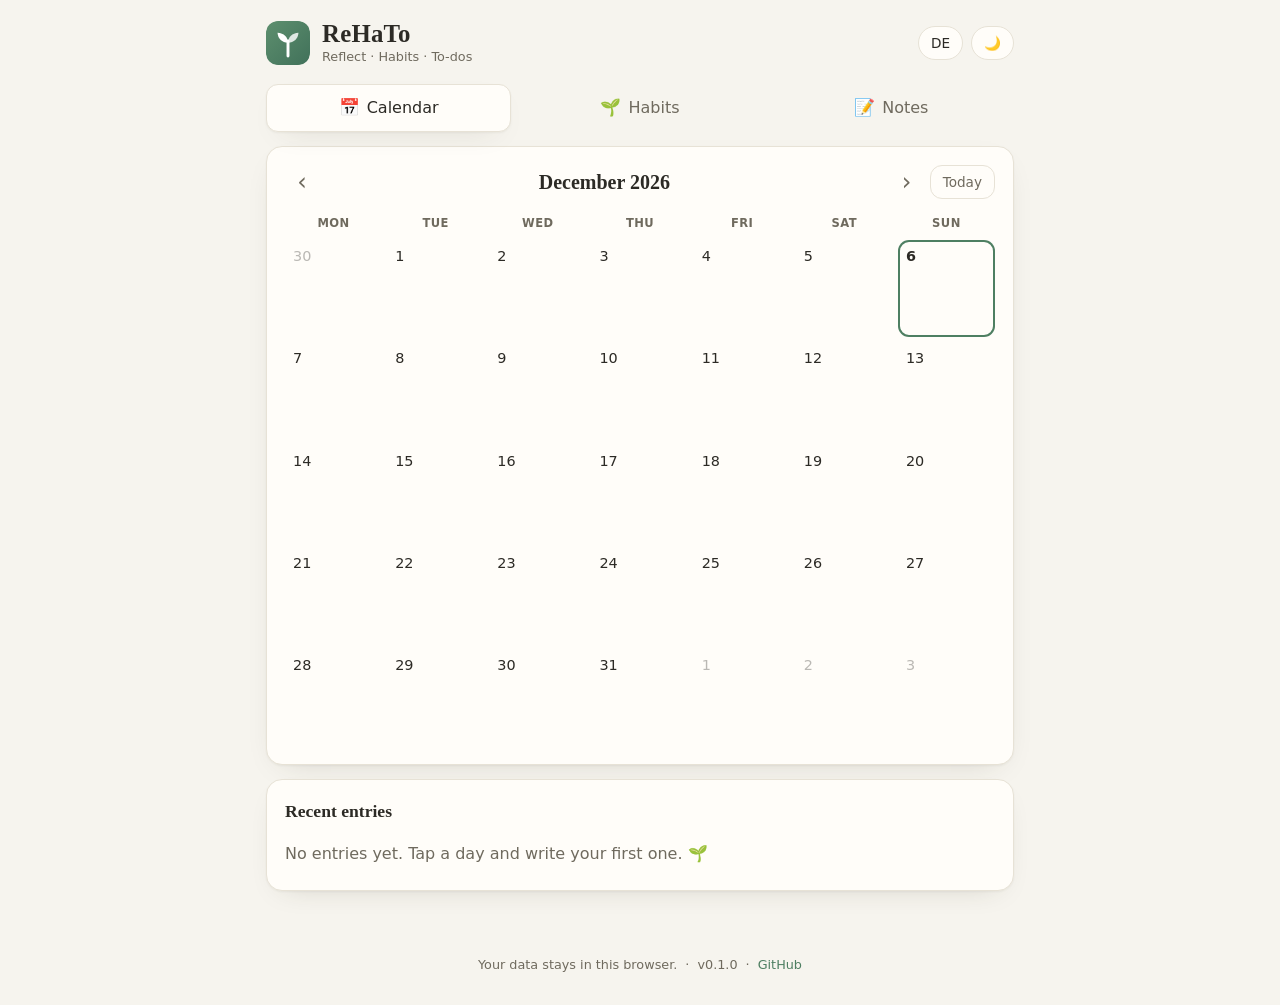
==== index.html @ 56b72a1d "Build ReHaTo frontend: calendar reflections, habit tracking with reminders, notes & to-dos Phase 1 o" ====
<!DOCTYPE html>
<html lang="de">
<head>
  <meta charset="UTF-8">
  <meta name="viewport" content="width=device-width, initial-scale=1">
  <title>ReHaTo – Reflektieren · Gewohnheiten · To-dos</title>
  <meta name="description" content="ReHaTo: Reflektiere deinen Tag, baue Gewohnheiten auf und behalte deine To-dos im Blick.">
  <meta name="theme-color" media="(prefers-color-scheme: light)" content="#f6f4ee">
  <meta name="theme-color" media="(prefers-color-scheme: dark)" content="#181b19">
  <link rel="icon" type="image/svg+xml" href="icons/icon.svg">
  <link rel="manifest" href="manifest.webmanifest">
  <link rel="stylesheet" href="css/styles.css">
</head>
<body>

  <header class="app-header">
    <div class="brand">
      <svg class="logo" viewBox="0 0 512 512" aria-hidden="true">
        <rect width="512" height="512" rx="118" fill="url(#g)"/>
        <defs>
          <linearGradient id="g" x1="0" y1="0" x2="1" y2="1">
            <stop offset="0" stop-color="#5d8f6e"/><stop offset="1" stop-color="#41715a"/>
          </linearGradient>
        </defs>
        <path d="M256 408 V232" stroke="#fff" stroke-width="34" stroke-linecap="round"/>
        <path d="M256 252 C186 252 140 210 134 138 C210 142 252 186 256 252 Z" fill="#fff"/>
        <path d="M256 252 C326 252 372 210 378 138 C302 142 260 186 256 252 Z" fill="#fff" opacity=".82"/>
      </svg>
      <div class="brand-text">
        <span class="wordmark">ReHaTo</span>
        <span class="tagline" data-i18n="app.tagline"></span>
      </div>
    </div>
    <div class="header-actions">
      <button id="lang-toggle" class="chip" data-i18n-title="lang.label">EN</button>
      <button id="theme-toggle" class="chip" data-i18n-title="theme.label">🌙</button>
    </div>
  </header>

  <nav class="tabs">
    <a href="#calendar" class="tab active" data-view="calendar"><span class="tab-ico">📅</span> <span data-i18n="nav.calendar"></span></a>
    <a href="#habits" class="tab" data-view="habits"><span class="tab-ico">🌱</span> <span data-i18n="nav.habits"></span></a>
    <a href="#todos" class="tab" data-view="todos"><span class="tab-ico">📝</span> <span data-i18n="nav.todos"></span></a>
  </nav>

  <main id="main">
    <div id="demo-banner" class="demo-banner hidden">
      <span data-i18n="demo.banner"></span> <a href="./" data-i18n="demo.exit"></a>
    </div>
    <section id="view-calendar" class="view"></section>
    <section id="view-habits" class="view hidden"></section>
    <section id="view-todos" class="view hidden"></section>
  </main>

  <!-- Day note editor -->
  <div id="modal" class="modal hidden" role="dialog" aria-modal="true">
    <div class="dialog card">
      <div class="dialog-head">
        <h2 class="modal-date"></h2>
        <span class="saved-chip" data-i18n="modal.saved"></span>
      </div>
      <div class="mood-block">
        <span class="mood-label" data-i18n="modal.mood"></span>
        <div class="mood-row"></div>
      </div>
      <textarea id="note-text" rows="8" data-i18n-placeholder="modal.placeholder"></textarea>
      <div class="dialog-foot">
        <button class="btn-ghost danger hidden" data-delete-note data-i18n="modal.delete"></button>
        <button class="btn" data-close data-i18n="modal.close"></button>
      </div>
    </div>
  </div>

  <div id="toast" class="toast" role="status"></div>

  <footer class="app-footer">
    <span data-i18n="footer.local"></span>
    <span>·</span>
    <span id="version"></span>
    <span>·</span>
    <a href="https://github.com/Johncrtz/ReHaTo" target="_blank" rel="noopener">GitHub</a>
  </footer>

  <script type="module" src="js/main.js"></script>
</body>
</html>
---- css/styles.css ----
/* ReHaTo — warm, calm journal aesthetic. Light + dark, mobile-first. */

/* ── tokens ─────────────────────────────────────────────── */
:root {
  --bg: #f6f4ee;
  --card: #fffdf9;
  --ink: #2c2a25;
  --muted: #6f6a5e;
  --line: #e7e2d6;
  --accent: #4e7f62;
  --accent-soft: #e3ece5;
  --accent-ink: #ffffff;
  --danger: #b3543f;
  --shadow: 0 1px 2px rgba(60, 50, 30, .05), 0 10px 30px -18px rgba(60, 50, 30, .25);
  --radius: 16px;
  --font-body: system-ui, -apple-system, "Segoe UI", Roboto, sans-serif;
  --font-display: "Iowan Old Style", "Palatino Linotype", Palatino, Georgia, serif;
}
@media (prefers-color-scheme: dark) {
  :root:not([data-theme="light"]) {
    --bg: #181b19;
    --card: #222621;
    --ink: #e9e6dd;
    --muted: #a09a8c;
    --line: #35392f;
    --accent: #7fae8e;
    --accent-soft: #2b342c;
    --accent-ink: #10140f;
    --danger: #d98b76;
    --shadow: 0 1px 2px rgba(0, 0, 0, .3), 0 10px 30px -18px rgba(0, 0, 0, .6);
  }
}
:root[data-theme="dark"] {
  --bg: #181b19;
  --card: #222621;
  --ink: #e9e6dd;
  --muted: #a09a8c;
  --line: #35392f;
  --accent: #7fae8e;
  --accent-soft: #2b342c;
  --accent-ink: #10140f;
  --danger: #d98b76;
  --shadow: 0 1px 2px rgba(0, 0, 0, .3), 0 10px 30px -18px rgba(0, 0, 0, .6);
}

/* ── base ───────────────────────────────────────────────── */
* { box-sizing: border-box; }
html { height: 100%; }
body {
  margin: 0;
  min-height: 100%;
  background: var(--bg);
  color: var(--ink);
  font-family: var(--font-body);
  font-size: 16px;
  line-height: 1.5;
  -webkit-font-smoothing: antialiased;
}
body.modal-open { overflow: hidden; }
button { font: inherit; color: inherit; background: none; border: none; cursor: pointer; padding: 0; }
input, textarea { font: inherit; color: inherit; }
a { color: var(--accent); text-decoration: none; }
a:hover { text-decoration: underline; }
:focus-visible { outline: 2px solid var(--accent); outline-offset: 2px; border-radius: 6px; }
.hidden { display: none !important; }

/* ── header ─────────────────────────────────────────────── */
.app-header {
  display: flex;
  align-items: center;
  justify-content: space-between;
  gap: 12px;
  max-width: 780px;
  margin: 0 auto;
  padding: 20px 16px 8px;
}
.brand { display: flex; align-items: center; gap: 12px; }
.logo { width: 44px; height: 44px; border-radius: 12px; flex: none; }
.brand-text { display: flex; flex-direction: column; }
.wordmark {
  font-family: var(--font-display);
  font-size: 1.55rem;
  font-weight: 700;
  letter-spacing: .01em;
  line-height: 1.1;
}
.tagline { font-size: .8rem; color: var(--muted); }
.header-actions { display: flex; gap: 8px; }
.chip {
  border: 1px solid var(--line);
  background: var(--card);
  border-radius: 999px;
  padding: 6px 12px;
  font-size: .85rem;
  transition: border-color .15s, background .15s;
}
.chip:hover { border-color: var(--accent); }

/* ── tabs ───────────────────────────────────────────────── */
.tabs {
  display: flex;
  gap: 6px;
  max-width: 780px;
  margin: 10px auto 0;
  padding: 0 16px;
}
.tab {
  flex: 1;
  display: flex;
  align-items: center;
  justify-content: center;
  gap: 7px;
  padding: 10px 8px;
  border-radius: 12px;
  color: var(--muted);
  font-weight: 500;
  border: 1px solid transparent;
  transition: background .15s, color .15s;
}
.tab:hover { background: var(--card); text-decoration: none; }
.tab.active {
  background: var(--card);
  color: var(--ink);
  border-color: var(--line);
  box-shadow: var(--shadow);
}
.tab-ico { font-size: 1.05rem; }

/* ── layout ─────────────────────────────────────────────── */
#main {
  max-width: 780px;
  margin: 0 auto;
  padding: 14px 16px 40px;
}
.card {
  background: var(--card);
  border: 1px solid var(--line);
  border-radius: var(--radius);
  box-shadow: var(--shadow);
  padding: 18px;
  margin-bottom: 14px;
}
.card-title {
  margin: 0 0 12px;
  font-family: var(--font-display);
  font-size: 1.1rem;
  font-weight: 700;
}
.empty { color: var(--muted); margin: 6px 0; }
.hint { color: var(--muted); font-size: .9rem; margin: 10px 0 0; }
.hint.small { font-size: .8rem; }

.demo-banner {
  background: var(--accent-soft);
  border: 1px solid var(--accent);
  color: var(--ink);
  border-radius: 12px;
  padding: 10px 14px;
  font-size: .9rem;
  margin-bottom: 14px;
}

/* ── buttons & forms ────────────────────────────────────── */
.btn {
  background: var(--accent);
  color: var(--accent-ink);
  border-radius: 12px;
  padding: 10px 18px;
  font-weight: 600;
  transition: filter .15s, transform .05s;
}
.btn:hover { filter: brightness(1.07); }
.btn:active { transform: scale(.98); }
.btn-ghost {
  border: 1px solid var(--line);
  border-radius: 12px;
  padding: 8px 14px;
  color: var(--muted);
  transition: border-color .15s, color .15s;
}
.btn-ghost:hover { border-color: var(--accent); color: var(--ink); }
.btn-ghost.danger { color: var(--danger); }
.btn-ghost.danger:hover { border-color: var(--danger); }
.btn-ghost.small { font-size: .85rem; padding: 6px 12px; margin-top: 10px; }
.icon-btn {
  width: 34px; height: 34px;
  display: inline-flex; align-items: center; justify-content: center;
  border-radius: 10px;
  font-size: 1.15rem;
  color: var(--muted);
  transition: background .15s, color .15s;
}
.icon-btn:hover { background: var(--accent-soft); color: var(--ink); }
.icon-btn.subtle { font-size: .9rem; opacity: .55; }
.icon-btn.subtle:hover { opacity: 1; color: var(--danger); }
.form-row { display: flex; gap: 10px; }
.form-row input[type="text"] {
  flex: 1;
  min-width: 0;
  background: var(--bg);
  border: 1px solid var(--line);
  border-radius: 12px;
  padding: 10px 14px;
}
.form-row input[type="text"]:focus { outline: none; border-color: var(--accent); }

/* ── calendar ───────────────────────────────────────────── */
.cal-toolbar { display: flex; align-items: center; gap: 6px; margin-bottom: 12px; }
.cal-title {
  font-family: var(--font-display);
  font-size: 1.25rem;
  font-weight: 700;
  margin: 0;
  flex: 1;
  text-align: center;
}
.cal-toolbar .icon-btn { font-size: 1.5rem; }
.cal-today-btn { padding: 6px 12px; font-size: .85rem; }
.cal-grid { display: grid; grid-template-columns: repeat(7, 1fr); gap: 5px; }
.cal-head { margin-bottom: 4px; }
.dow {
  text-align: center;
  font-size: .72rem;
  font-weight: 600;
  text-transform: uppercase;
  letter-spacing: .04em;
  color: var(--muted);
  padding: 4px 0;
}
.day {
  position: relative;
  aspect-ratio: 1;
  border-radius: 11px;
  display: flex;
  align-items: flex-start;
  justify-content: flex-start;
  padding: 6px 0 0 8px;
  font-size: .9rem;
  transition: background .12s;
}
.day:hover { background: var(--accent-soft); }
.day.other { opacity: .32; }
.day.today { box-shadow: inset 0 0 0 2px var(--accent); font-weight: 700; }
.day.has-note { background: color-mix(in srgb, var(--accent-soft) 60%, transparent); }
.day.has-note:hover { background: var(--accent-soft); }
.day-dot {
  position: absolute;
  left: 50%; bottom: 15%;
  transform: translateX(-50%);
  width: 6px; height: 6px;
  border-radius: 50%;
  background: var(--accent);
}
.day-mood {
  position: absolute;
  right: 8%; bottom: 8%;
  font-size: .85em;
}

/* recent entries */
.recent-list { display: flex; flex-direction: column; }
.recent-item {
  display: flex;
  align-items: baseline;
  gap: 10px;
  width: 100%;
  text-align: left;
  padding: 10px 8px;
  border-radius: 10px;
  border-bottom: 1px solid var(--line);
  transition: background .12s;
}
.recent-item:last-child { border-bottom: none; }
.recent-item:hover { background: var(--accent-soft); }
.recent-date { flex: none; font-size: .82rem; font-weight: 600; color: var(--accent); min-width: 58px; }
.recent-mood { flex: none; }
.recent-text {
  color: var(--muted);
  font-size: .92rem;
  white-space: nowrap;
  overflow: hidden;
  text-overflow: ellipsis;
}

/* ── modal ──────────────────────────────────────────────── */
.modal {
  position: fixed;
  inset: 0;
  background: rgba(25, 28, 24, .45);
  backdrop-filter: blur(3px);
  display: flex;
  align-items: flex-start;
  justify-content: center;
  padding: 7vh 16px 16px;
  z-index: 50;
}
.dialog {
  width: 100%;
  max-width: 560px;
  margin: 0;
  animation: rise .18s ease-out;
}
@keyframes rise { from { opacity: 0; transform: translateY(10px); } }
.dialog-head { display: flex; align-items: center; justify-content: space-between; gap: 10px; }
.modal-date {
  font-family: var(--font-display);
  font-size: 1.2rem;
  font-weight: 700;
  margin: 0;
}
.saved-chip {
  font-size: .8rem;
  color: var(--accent);
  font-weight: 600;
  opacity: 0;
  transition: opacity .25s;
}
.saved-chip.show { opacity: 1; }
.mood-block { display: flex; align-items: center; gap: 12px; margin: 14px 0 10px; }
.mood-label { font-size: .85rem; color: var(--muted); }
.mood-row { display: flex; gap: 6px; }
.mood {
  font-size: 1.45rem;
  padding: 4px;
  border-radius: 10px;
  filter: grayscale(1) opacity(.55);
  transition: filter .15s, transform .15s, background .15s;
}
.mood:hover { filter: none; transform: scale(1.12); }
.mood.selected { filter: none; background: var(--accent-soft); transform: scale(1.12); }
#note-text {
  width: 100%;
  min-height: 200px;
  resize: vertical;
  background: var(--bg);
  border: 1px solid var(--line);
  border-radius: 12px;
  padding: 14px;
  line-height: 1.6;
}
#note-text:focus { outline: none; border-color: var(--accent); }
.dialog-foot {
  display: flex;
  justify-content: space-between;
  align-items: center;
  gap: 10px;
  margin-top: 14px;
}
.dialog-foot .btn { margin-left: auto; }

/* ── habits ─────────────────────────────────────────────── */
.progress-label {
  display: flex;
  justify-content: space-between;
  font-weight: 600;
  margin-bottom: 10px;
}
.progress-track {
  height: 10px;
  background: var(--bg);
  border: 1px solid var(--line);
  border-radius: 999px;
  overflow: hidden;
}
.progress-fill {
  height: 100%;
  background: linear-gradient(90deg, var(--accent), color-mix(in srgb, var(--accent) 70%, #d8c66a));
  border-radius: 999px;
  transition: width .3s ease;
}
.habit-card { padding: 14px 18px; }
.habit-head { display: flex; align-items: center; gap: 10px; }
.habit-icon {
  font-size: 1.25rem;
  background: var(--accent-soft);
  border-radius: 10px;
  width: 38px; height: 38px;
  display: inline-flex; align-items: center; justify-content: center;
  flex: none;
}
.habit-name { font-weight: 600; flex: 1; min-width: 0; overflow: hidden; text-overflow: ellipsis; white-space: nowrap; }
.streak-chip {
  flex: none;
  font-size: .78rem;
  font-weight: 600;
  color: var(--accent);
  background: var(--accent-soft);
  border-radius: 999px;
  padding: 3px 9px;
}
.dots-row {
  display: flex;
  justify-content: space-between;
  margin-top: 12px;
  max-width: 420px;
}
.dot-wrap { display: flex; flex-direction: column; align-items: center; gap: 3px; }
.dot {
  width: 34px; height: 34px;
  border-radius: 50%;
  border: 2px solid var(--line);
  display: inline-flex; align-items: center; justify-content: center;
  font-size: .95rem;
  font-weight: 700;
  color: var(--accent-ink);
  transition: background .15s, border-color .15s, transform .05s;
}
.dot:hover { border-color: var(--accent); }
.dot:active { transform: scale(.92); }
.dot.done { background: var(--accent); border-color: var(--accent); }
.dot.is-today { box-shadow: 0 0 0 3px var(--accent-soft); border-color: var(--accent); }
.dot-wrap .dow { padding: 0; font-size: .68rem; }

.habit-form .form-row { margin-top: 10px; }
.icon-picker { display: flex; flex-wrap: wrap; gap: 6px; }
.icon-choice input { position: absolute; opacity: 0; pointer-events: none; }
.icon-choice span {
  display: inline-flex; align-items: center; justify-content: center;
  width: 38px; height: 38px;
  font-size: 1.15rem;
  border-radius: 10px;
  border: 1px solid var(--line);
  cursor: pointer;
  transition: border-color .15s, background .15s, transform .1s;
}
.icon-choice span:hover { transform: scale(1.08); }
.icon-choice input:checked + span { border-color: var(--accent); background: var(--accent-soft); }
.icon-choice input:focus-visible + span { outline: 2px solid var(--accent); outline-offset: 2px; }

.rem-row { align-items: center; flex-wrap: wrap; }
.rem-on { color: var(--accent); font-weight: 600; }
.rem-time-label {
  display: inline-flex; align-items: center; gap: 8px;
  font-size: .9rem; color: var(--muted);
}
#rem-time {
  background: var(--bg);
  border: 1px solid var(--line);
  border-radius: 10px;
  padding: 7px 10px;
}

/* ── notes & to-dos ─────────────────────────────────────── */
.seg {
  display: inline-flex;
  background: var(--bg);
  border: 1px solid var(--line);
  border-radius: 12px;
  padding: 3px;
  gap: 3px;
  margin-bottom: 10px;
}
.seg-btn {
  padding: 7px 14px;
  border-radius: 9px;
  font-size: .9rem;
  color: var(--muted);
  transition: background .15s, color .15s;
}
.seg-btn.active { background: var(--accent); color: var(--accent-ink); font-weight: 600; }
.item-row {
  display: flex;
  align-items: center;
  gap: 12px;
  padding: 9px 4px;
  border-bottom: 1px solid var(--line);
}
.item-row:last-of-type { border-bottom: none; }
.checkbox {
  width: 23px; height: 23px;
  flex: none;
  border: 2px solid var(--line);
  border-radius: 8px;
  transition: background .15s, border-color .15s;
}
.checkbox:hover { border-color: var(--accent); }
.item-row.done .checkbox {
  background: var(--accent);
  border-color: var(--accent);
  position: relative;
}
.item-row.done .checkbox::after {
  content: '✓';
  position: absolute; inset: 0;
  display: flex; align-items: center; justify-content: center;
  color: var(--accent-ink);
  font-size: .85rem; font-weight: 700;
}
.item-text { flex: 1; min-width: 0; overflow-wrap: anywhere; }
.item-row.done .item-text { color: var(--muted); text-decoration: line-through; }
.done-details { margin-top: 10px; }
.done-details summary {
  cursor: pointer;
  color: var(--muted);
  font-size: .88rem;
  padding: 4px 0;
}
.thought-card {
  border-left: 3px solid var(--accent);
  background: var(--bg);
  border-radius: 0 12px 12px 0;
  padding: 12px 14px 8px;
  margin-bottom: 10px;
}
.thought-text { margin: 0; overflow-wrap: anywhere; }
.thought-meta {
  display: flex;
  justify-content: space-between;
  align-items: center;
  color: var(--muted);
  font-size: .78rem;
  margin-top: 4px;
}

/* ── toast & footer ─────────────────────────────────────── */
.toast {
  position: fixed;
  left: 50%;
  bottom: 26px;
  transform: translate(-50%, 20px);
  background: var(--ink);
  color: var(--bg);
  padding: 11px 18px;
  border-radius: 12px;
  font-size: .92rem;
  box-shadow: var(--shadow);
  opacity: 0;
  pointer-events: none;
  transition: opacity .25s, transform .25s;
  z-index: 60;
  max-width: min(90vw, 480px);
}
.toast.show { opacity: 1; transform: translate(-50%, 0); }
.app-footer {
  max-width: 780px;
  margin: 0 auto;
  padding: 10px 16px 30px;
  display: flex;
  justify-content: center;
  gap: 8px;
  flex-wrap: wrap;
  color: var(--muted);
  font-size: .8rem;
}

/* ── small screens ──────────────────────────────────────── */
@media (max-width: 520px) {
  .app-header { padding: 14px 12px 6px; }
  .wordmark { font-size: 1.35rem; }
  .tagline { font-size: .72rem; }
  .tabs { padding: 0 12px; }
  .tab { font-size: .88rem; padding: 9px 4px; gap: 5px; }
  #main { padding: 12px 12px 32px; }
  .card { padding: 14px; }
  .day { font-size: .82rem; padding: 4px 0 0 6px; border-radius: 9px; }
  .dot { width: 30px; height: 30px; }
  .dots-row { max-width: none; }
  .modal { padding: 4vh 10px 10px; }
}

@media (prefers-reduced-motion: reduce) {
  * { animation: none !important; transition: none !important; }
}
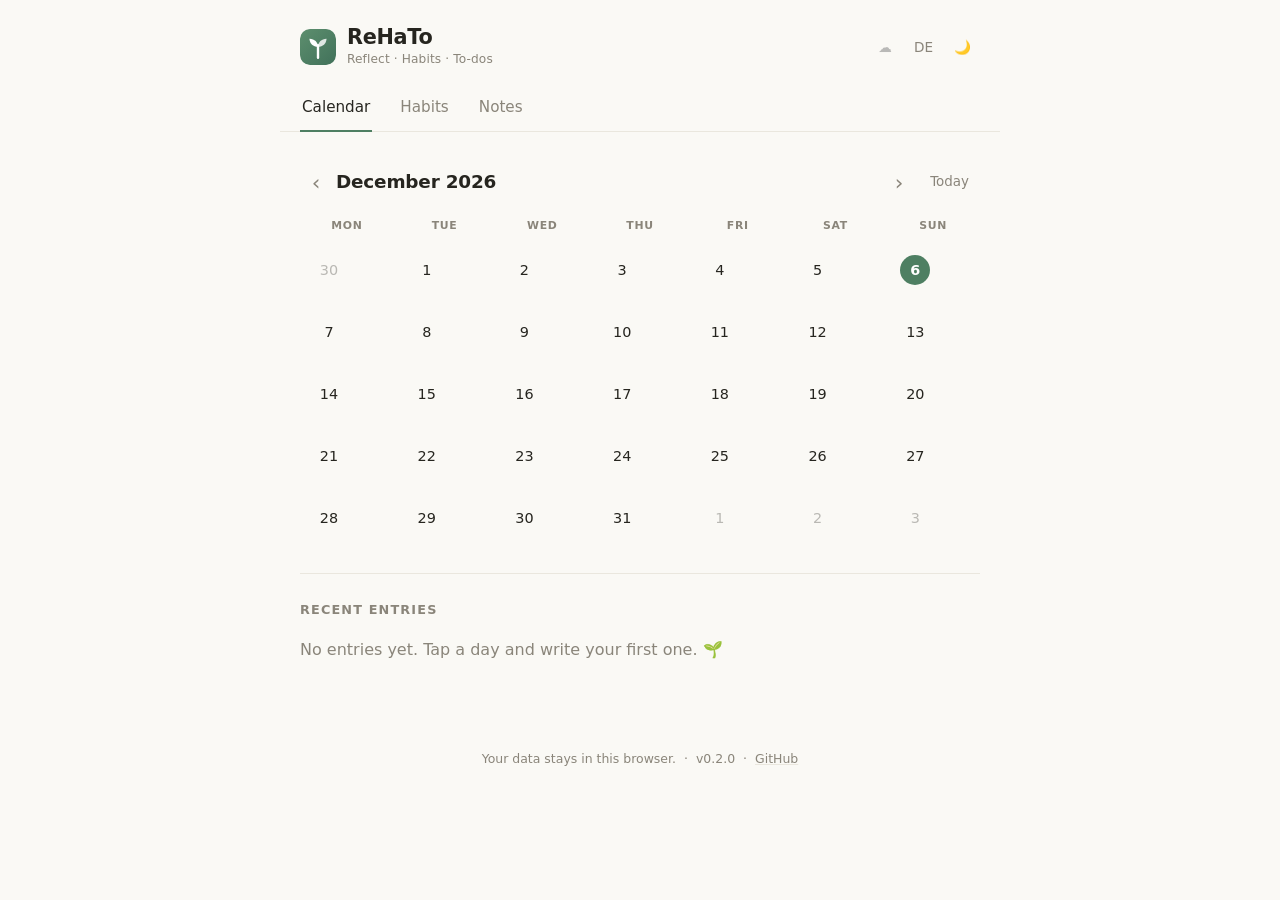
==== commit ab7f6626: "Redesign flat & airy minimal UI; add opt-in anonymous Supabase sync Design (per feedback: clean mode" ====
--- a/index.html
+++ b/index.html
@@ -32,6 +32,7 @@
       </div>
     </div>
     <div class="header-actions">
+      <button id="sync-toggle" class="chip hidden" data-i18n-title="sync.label" aria-pressed="false">☁️</button>
       <button id="lang-toggle" class="chip" data-i18n-title="lang.label">EN</button>
       <button id="theme-toggle" class="chip" data-i18n-title="theme.label">🌙</button>
     </div>
@@ -74,7 +75,7 @@
   <div id="toast" class="toast" role="status"></div>
 
   <footer class="app-footer">
-    <span data-i18n="footer.local"></span>
+    <span id="footer-status"></span>
     <span>·</span>
     <span id="version"></span>
     <span>·</span>
--- a/css/styles.css
+++ b/css/styles.css
@@ -1,46 +1,46 @@
-/* ReHaTo — warm, calm journal aesthetic. Light + dark, mobile-first. */
+/* ReHaTo — clean, modern, minimal. Warm sage accent, flat & airy surfaces.
+   Sections are separated by whitespace and hairline dividers, not boxes. */
 
 /* ── tokens ─────────────────────────────────────────────── */
 :root {
-  --bg: #f6f4ee;
-  --card: #fffdf9;
-  --ink: #2c2a25;
-  --muted: #6f6a5e;
-  --line: #e7e2d6;
+  --bg: #faf9f5;
+  --surface: #ffffff;
+  --ink: #26251f;
+  --muted: #8a857a;
+  --line: #eae7de;
   --accent: #4e7f62;
-  --accent-soft: #e3ece5;
+  --accent-soft: #edf2ec;
   --accent-ink: #ffffff;
   --danger: #b3543f;
-  --shadow: 0 1px 2px rgba(60, 50, 30, .05), 0 10px 30px -18px rgba(60, 50, 30, .25);
-  --radius: 16px;
-  --font-body: system-ui, -apple-system, "Segoe UI", Roboto, sans-serif;
-  --font-display: "Iowan Old Style", "Palatino Linotype", Palatino, Georgia, serif;
+  --shadow: 0 12px 40px -12px rgba(40, 36, 25, .18);
+  --radius: 12px;
+  --font: ui-sans-serif, system-ui, -apple-system, "Segoe UI", Roboto, "Helvetica Neue", sans-serif;
 }
 @media (prefers-color-scheme: dark) {
   :root:not([data-theme="light"]) {
-    --bg: #181b19;
-    --card: #222621;
-    --ink: #e9e6dd;
-    --muted: #a09a8c;
-    --line: #35392f;
-    --accent: #7fae8e;
-    --accent-soft: #2b342c;
-    --accent-ink: #10140f;
+    --bg: #161815;
+    --surface: #1e211d;
+    --ink: #e8e6df;
+    --muted: #96917f;
+    --line: #2b2e28;
+    --accent: #85b494;
+    --accent-soft: #222b23;
+    --accent-ink: #121511;
     --danger: #d98b76;
-    --shadow: 0 1px 2px rgba(0, 0, 0, .3), 0 10px 30px -18px rgba(0, 0, 0, .6);
+    --shadow: 0 12px 40px -12px rgba(0, 0, 0, .6);
   }
 }
 :root[data-theme="dark"] {
-  --bg: #181b19;
-  --card: #222621;
-  --ink: #e9e6dd;
-  --muted: #a09a8c;
-  --line: #35392f;
-  --accent: #7fae8e;
-  --accent-soft: #2b342c;
-  --accent-ink: #10140f;
+  --bg: #161815;
+  --surface: #1e211d;
+  --ink: #e8e6df;
+  --muted: #96917f;
+  --line: #2b2e28;
+  --accent: #85b494;
+  --accent-soft: #222b23;
+  --accent-ink: #121511;
   --danger: #d98b76;
-  --shadow: 0 1px 2px rgba(0, 0, 0, .3), 0 10px 30px -18px rgba(0, 0, 0, .6);
+  --shadow: 0 12px 40px -12px rgba(0, 0, 0, .6);
 }
 
 /* ── base ───────────────────────────────────────────────── */
@@ -51,9 +51,9 @@
   min-height: 100%;
   background: var(--bg);
   color: var(--ink);
-  font-family: var(--font-body);
+  font-family: var(--font);
   font-size: 16px;
-  line-height: 1.5;
+  line-height: 1.55;
   -webkit-font-smoothing: antialiased;
 }
 body.modal-open { overflow: hidden; }
@@ -70,191 +70,186 @@
   align-items: center;
   justify-content: space-between;
   gap: 12px;
-  max-width: 780px;
+  max-width: 720px;
   margin: 0 auto;
-  padding: 20px 16px 8px;
-}
-.brand { display: flex; align-items: center; gap: 12px; }
-.logo { width: 44px; height: 44px; border-radius: 12px; flex: none; }
+  padding: 26px 20px 4px;
+}
+.brand { display: flex; align-items: center; gap: 11px; }
+.logo { width: 36px; height: 36px; border-radius: 10px; flex: none; }
 .brand-text { display: flex; flex-direction: column; }
 .wordmark {
-  font-family: var(--font-display);
-  font-size: 1.55rem;
+  font-size: 1.3rem;
   font-weight: 700;
-  letter-spacing: .01em;
-  line-height: 1.1;
-}
-.tagline { font-size: .8rem; color: var(--muted); }
-.header-actions { display: flex; gap: 8px; }
+  letter-spacing: -.015em;
+  line-height: 1.15;
+}
+.tagline { font-size: .76rem; color: var(--muted); letter-spacing: .01em; }
+.header-actions { display: flex; gap: 2px; }
 .chip {
-  border: 1px solid var(--line);
-  background: var(--card);
-  border-radius: 999px;
-  padding: 6px 12px;
+  min-width: 36px; height: 36px;
+  display: inline-flex; align-items: center; justify-content: center;
+  padding: 0 9px;
+  border-radius: 10px;
   font-size: .85rem;
-  transition: border-color .15s, background .15s;
-}
-.chip:hover { border-color: var(--accent); }
+  color: var(--muted);
+  transition: background .15s, color .15s;
+}
+.chip:hover { background: var(--accent-soft); color: var(--ink); }
+#sync-toggle { filter: grayscale(1); opacity: .55; }
+#sync-toggle.sync-on { filter: none; opacity: 1; background: var(--accent-soft); }
+#sync-toggle.sync-busy { opacity: .4; animation: pulse 1.2s ease-in-out infinite; }
+@keyframes pulse { 50% { opacity: .9; } }
 
 /* ── tabs ───────────────────────────────────────────────── */
 .tabs {
   display: flex;
-  gap: 6px;
-  max-width: 780px;
-  margin: 10px auto 0;
-  padding: 0 16px;
+  gap: 26px;
+  max-width: 720px;
+  margin: 14px auto 0;
+  padding: 0 20px;
+  border-bottom: 1px solid var(--line);
 }
 .tab {
-  flex: 1;
-  display: flex;
-  align-items: center;
-  justify-content: center;
-  gap: 7px;
-  padding: 10px 8px;
-  border-radius: 12px;
+  padding: 9px 2px 11px;
   color: var(--muted);
   font-weight: 500;
-  border: 1px solid transparent;
-  transition: background .15s, color .15s;
-}
-.tab:hover { background: var(--card); text-decoration: none; }
-.tab.active {
-  background: var(--card);
-  color: var(--ink);
-  border-color: var(--line);
-  box-shadow: var(--shadow);
-}
-.tab-ico { font-size: 1.05rem; }
-
-/* ── layout ─────────────────────────────────────────────── */
+  font-size: .95rem;
+  border-bottom: 2px solid transparent;
+  margin-bottom: -1px;
+  transition: color .15s, border-color .15s;
+}
+.tab:hover { color: var(--ink); text-decoration: none; }
+.tab.active { color: var(--ink); border-color: var(--accent); }
+.tab-ico { display: none; }
+
+/* ── layout: flat sections, hairline dividers ───────────── */
 #main {
-  max-width: 780px;
+  max-width: 720px;
   margin: 0 auto;
-  padding: 14px 16px 40px;
-}
-.card {
-  background: var(--card);
-  border: 1px solid var(--line);
-  border-radius: var(--radius);
-  box-shadow: var(--shadow);
-  padding: 18px;
-  margin-bottom: 14px;
-}
+  padding: 8px 20px 48px;
+}
+.card { padding: 26px 0; }
+.view > .card + .card,
+.view > .card:not(:first-child) { border-top: 1px solid var(--line); }
 .card-title {
-  margin: 0 0 12px;
-  font-family: var(--font-display);
-  font-size: 1.1rem;
-  font-weight: 700;
-}
-.empty { color: var(--muted); margin: 6px 0; }
-.hint { color: var(--muted); font-size: .9rem; margin: 10px 0 0; }
-.hint.small { font-size: .8rem; }
+  margin: 0 0 14px;
+  font-size: .8rem;
+  font-weight: 600;
+  text-transform: uppercase;
+  letter-spacing: .09em;
+  color: var(--muted);
+}
+.empty { color: var(--muted); margin: 4px 0; }
+.hint { color: var(--muted); font-size: .88rem; margin: 12px 0 0; }
+.hint.small { font-size: .78rem; }
 
 .demo-banner {
   background: var(--accent-soft);
-  border: 1px solid var(--accent);
   color: var(--ink);
-  border-radius: 12px;
+  border-radius: 10px;
   padding: 10px 14px;
-  font-size: .9rem;
-  margin-bottom: 14px;
+  font-size: .88rem;
+  margin: 14px 0 0;
 }
 
 /* ── buttons & forms ────────────────────────────────────── */
 .btn {
   background: var(--accent);
   color: var(--accent-ink);
-  border-radius: 12px;
-  padding: 10px 18px;
+  border-radius: 10px;
+  padding: 9px 17px;
   font-weight: 600;
+  font-size: .92rem;
   transition: filter .15s, transform .05s;
 }
 .btn:hover { filter: brightness(1.07); }
 .btn:active { transform: scale(.98); }
 .btn-ghost {
-  border: 1px solid var(--line);
-  border-radius: 12px;
-  padding: 8px 14px;
-  color: var(--muted);
-  transition: border-color .15s, color .15s;
-}
-.btn-ghost:hover { border-color: var(--accent); color: var(--ink); }
+  border-radius: 10px;
+  padding: 8px 13px;
+  color: var(--muted);
+  font-size: .92rem;
+  transition: background .15s, color .15s;
+}
+.btn-ghost:hover { background: var(--accent-soft); color: var(--ink); }
 .btn-ghost.danger { color: var(--danger); }
-.btn-ghost.danger:hover { border-color: var(--danger); }
-.btn-ghost.small { font-size: .85rem; padding: 6px 12px; margin-top: 10px; }
+.btn-ghost.small { font-size: .84rem; padding: 6px 11px; margin-top: 10px; }
 .icon-btn {
-  width: 34px; height: 34px;
+  width: 32px; height: 32px;
   display: inline-flex; align-items: center; justify-content: center;
-  border-radius: 10px;
-  font-size: 1.15rem;
+  border-radius: 9px;
+  font-size: 1.1rem;
   color: var(--muted);
   transition: background .15s, color .15s;
 }
 .icon-btn:hover { background: var(--accent-soft); color: var(--ink); }
-.icon-btn.subtle { font-size: .9rem; opacity: .55; }
-.icon-btn.subtle:hover { opacity: 1; color: var(--danger); }
+.icon-btn.subtle { font-size: .85rem; opacity: .5; }
+.icon-btn.subtle:hover { opacity: 1; color: var(--danger); background: none; }
 .form-row { display: flex; gap: 10px; }
 .form-row input[type="text"] {
   flex: 1;
   min-width: 0;
-  background: var(--bg);
+  background: transparent;
   border: 1px solid var(--line);
-  border-radius: 12px;
-  padding: 10px 14px;
-}
+  border-radius: 10px;
+  padding: 9px 13px;
+}
+.form-row input[type="text"]::placeholder { color: var(--muted); }
 .form-row input[type="text"]:focus { outline: none; border-color: var(--accent); }
 
 /* ── calendar ───────────────────────────────────────────── */
-.cal-toolbar { display: flex; align-items: center; gap: 6px; margin-bottom: 12px; }
+.cal-toolbar { display: flex; align-items: center; gap: 4px; margin-bottom: 16px; }
 .cal-title {
-  font-family: var(--font-display);
-  font-size: 1.25rem;
+  font-size: 1.15rem;
   font-weight: 700;
+  letter-spacing: -.01em;
   margin: 0;
   flex: 1;
-  text-align: center;
-}
-.cal-toolbar .icon-btn { font-size: 1.5rem; }
-.cal-today-btn { padding: 6px 12px; font-size: .85rem; }
-.cal-grid { display: grid; grid-template-columns: repeat(7, 1fr); gap: 5px; }
-.cal-head { margin-bottom: 4px; }
+}
+.cal-toolbar .icon-btn { font-size: 1.35rem; }
+.cal-today-btn { padding: 5px 11px; font-size: .84rem; }
+.cal-grid { display: grid; grid-template-columns: repeat(7, 1fr); gap: 4px; }
+.cal-head { margin-bottom: 2px; }
 .dow {
   text-align: center;
-  font-size: .72rem;
+  font-size: .68rem;
   font-weight: 600;
   text-transform: uppercase;
-  letter-spacing: .04em;
+  letter-spacing: .06em;
   color: var(--muted);
   padding: 4px 0;
 }
 .day {
   position: relative;
   aspect-ratio: 1;
-  border-radius: 11px;
-  display: flex;
-  align-items: flex-start;
-  justify-content: flex-start;
-  padding: 6px 0 0 8px;
+  max-height: 58px; /* squares on narrow screens, compact rows on wide */
+  border-radius: 10px;
+  display: flex;
+  align-items: center;
+  justify-content: center;
   font-size: .9rem;
   transition: background .12s;
 }
 .day:hover { background: var(--accent-soft); }
-.day.other { opacity: .32; }
-.day.today { box-shadow: inset 0 0 0 2px var(--accent); font-weight: 700; }
-.day.has-note { background: color-mix(in srgb, var(--accent-soft) 60%, transparent); }
-.day.has-note:hover { background: var(--accent-soft); }
+.day.other { opacity: .3; }
+.day .num {
+  width: 30px; height: 30px;
+  display: flex; align-items: center; justify-content: center;
+  border-radius: 50%;
+}
+.day.today .num { background: var(--accent); color: var(--accent-ink); font-weight: 600; }
 .day-dot {
   position: absolute;
-  left: 50%; bottom: 15%;
+  left: 50%; bottom: 12%;
   transform: translateX(-50%);
-  width: 6px; height: 6px;
+  width: 5px; height: 5px;
   border-radius: 50%;
   background: var(--accent);
 }
 .day-mood {
   position: absolute;
-  right: 8%; bottom: 8%;
-  font-size: .85em;
+  right: 8px; bottom: 4px;
+  font-size: .72em;
 }
 
 /* recent entries */
@@ -262,77 +257,74 @@
 .recent-item {
   display: flex;
   align-items: baseline;
-  gap: 10px;
+  gap: 12px;
   width: 100%;
   text-align: left;
-  padding: 10px 8px;
-  border-radius: 10px;
-  border-bottom: 1px solid var(--line);
+  padding: 11px 2px;
+  border-radius: 8px;
   transition: background .12s;
 }
-.recent-item:last-child { border-bottom: none; }
+.recent-item + .recent-item { border-top: 1px solid var(--line); }
 .recent-item:hover { background: var(--accent-soft); }
-.recent-date { flex: none; font-size: .82rem; font-weight: 600; color: var(--accent); min-width: 58px; }
+.recent-date { flex: none; font-size: .8rem; font-weight: 600; color: var(--accent); min-width: 52px; }
 .recent-mood { flex: none; }
 .recent-text {
   color: var(--muted);
-  font-size: .92rem;
+  font-size: .9rem;
   white-space: nowrap;
   overflow: hidden;
   text-overflow: ellipsis;
 }
 
-/* ── modal ──────────────────────────────────────────────── */
+/* ── modal (the one floating surface) ───────────────────── */
 .modal {
   position: fixed;
   inset: 0;
-  background: rgba(25, 28, 24, .45);
-  backdrop-filter: blur(3px);
+  background: rgba(22, 24, 21, .4);
+  backdrop-filter: blur(4px);
   display: flex;
   align-items: flex-start;
   justify-content: center;
-  padding: 7vh 16px 16px;
+  padding: 8vh 16px 16px;
   z-index: 50;
 }
 .dialog {
   width: 100%;
-  max-width: 560px;
-  margin: 0;
-  animation: rise .18s ease-out;
-}
-@keyframes rise { from { opacity: 0; transform: translateY(10px); } }
+  max-width: 540px;
+  background: var(--surface);
+  border-radius: 16px;
+  box-shadow: var(--shadow);
+  padding: 24px;
+  animation: rise .16s ease-out;
+}
+@keyframes rise { from { opacity: 0; transform: translateY(8px); } }
 .dialog-head { display: flex; align-items: center; justify-content: space-between; gap: 10px; }
-.modal-date {
-  font-family: var(--font-display);
-  font-size: 1.2rem;
-  font-weight: 700;
-  margin: 0;
-}
+.modal-date { font-size: 1.05rem; font-weight: 700; letter-spacing: -.01em; margin: 0; }
 .saved-chip {
-  font-size: .8rem;
+  font-size: .78rem;
   color: var(--accent);
   font-weight: 600;
   opacity: 0;
   transition: opacity .25s;
 }
 .saved-chip.show { opacity: 1; }
-.mood-block { display: flex; align-items: center; gap: 12px; margin: 14px 0 10px; }
-.mood-label { font-size: .85rem; color: var(--muted); }
-.mood-row { display: flex; gap: 6px; }
+.mood-block { display: flex; align-items: center; gap: 12px; margin: 16px 0 12px; }
+.mood-label { font-size: .82rem; color: var(--muted); }
+.mood-row { display: flex; gap: 4px; }
 .mood {
-  font-size: 1.45rem;
+  font-size: 1.35rem;
   padding: 4px;
-  border-radius: 10px;
-  filter: grayscale(1) opacity(.55);
+  border-radius: 9px;
+  filter: grayscale(1) opacity(.5);
   transition: filter .15s, transform .15s, background .15s;
 }
-.mood:hover { filter: none; transform: scale(1.12); }
-.mood.selected { filter: none; background: var(--accent-soft); transform: scale(1.12); }
+.mood:hover { filter: none; transform: scale(1.1); }
+.mood.selected { filter: none; background: var(--accent-soft); transform: scale(1.1); }
 #note-text {
   width: 100%;
-  min-height: 200px;
+  min-height: 190px;
   resize: vertical;
-  background: var(--bg);
+  background: transparent;
   border: 1px solid var(--line);
   border-radius: 12px;
   padding: 14px;
@@ -344,7 +336,7 @@
   justify-content: space-between;
   align-items: center;
   gap: 10px;
-  margin-top: 14px;
+  margin-top: 16px;
 }
 .dialog-foot .btn { margin-left: auto; }
 
@@ -353,54 +345,44 @@
   display: flex;
   justify-content: space-between;
   font-weight: 600;
+  font-size: .95rem;
   margin-bottom: 10px;
 }
 .progress-track {
-  height: 10px;
-  background: var(--bg);
-  border: 1px solid var(--line);
+  height: 4px;
+  background: var(--line);
   border-radius: 999px;
   overflow: hidden;
 }
 .progress-fill {
   height: 100%;
-  background: linear-gradient(90deg, var(--accent), color-mix(in srgb, var(--accent) 70%, #d8c66a));
+  background: var(--accent);
   border-radius: 999px;
   transition: width .3s ease;
 }
-.habit-card { padding: 14px 18px; }
+.habit-card { padding: 20px 0; }
 .habit-head { display: flex; align-items: center; gap: 10px; }
-.habit-icon {
-  font-size: 1.25rem;
-  background: var(--accent-soft);
-  border-radius: 10px;
-  width: 38px; height: 38px;
-  display: inline-flex; align-items: center; justify-content: center;
-  flex: none;
-}
+.habit-icon { font-size: 1.2rem; flex: none; }
 .habit-name { font-weight: 600; flex: 1; min-width: 0; overflow: hidden; text-overflow: ellipsis; white-space: nowrap; }
 .streak-chip {
   flex: none;
   font-size: .78rem;
-  font-weight: 600;
-  color: var(--accent);
-  background: var(--accent-soft);
-  border-radius: 999px;
-  padding: 3px 9px;
+  font-weight: 500;
+  color: var(--muted);
 }
 .dots-row {
   display: flex;
   justify-content: space-between;
-  margin-top: 12px;
-  max-width: 420px;
-}
-.dot-wrap { display: flex; flex-direction: column; align-items: center; gap: 3px; }
+  margin-top: 14px;
+  max-width: 400px;
+}
+.dot-wrap { display: flex; flex-direction: column; align-items: center; gap: 4px; }
 .dot {
-  width: 34px; height: 34px;
+  width: 32px; height: 32px;
   border-radius: 50%;
-  border: 2px solid var(--line);
+  border: 1.5px solid var(--line);
   display: inline-flex; align-items: center; justify-content: center;
-  font-size: .95rem;
+  font-size: .9rem;
   font-weight: 700;
   color: var(--accent-ink);
   transition: background .15s, border-color .15s, transform .05s;
@@ -408,69 +390,60 @@
 .dot:hover { border-color: var(--accent); }
 .dot:active { transform: scale(.92); }
 .dot.done { background: var(--accent); border-color: var(--accent); }
-.dot.is-today { box-shadow: 0 0 0 3px var(--accent-soft); border-color: var(--accent); }
-.dot-wrap .dow { padding: 0; font-size: .68rem; }
-
-.habit-form .form-row { margin-top: 10px; }
-.icon-picker { display: flex; flex-wrap: wrap; gap: 6px; }
+.dot.is-today { border-color: var(--accent); }
+.dot-wrap .dow { padding: 0; font-size: .64rem; }
+
+.habit-form .form-row { margin-top: 12px; }
+.icon-picker { display: flex; flex-wrap: wrap; gap: 5px; }
 .icon-choice input { position: absolute; opacity: 0; pointer-events: none; }
 .icon-choice span {
   display: inline-flex; align-items: center; justify-content: center;
-  width: 38px; height: 38px;
-  font-size: 1.15rem;
-  border-radius: 10px;
-  border: 1px solid var(--line);
+  width: 36px; height: 36px;
+  font-size: 1.1rem;
+  border-radius: 9px;
   cursor: pointer;
-  transition: border-color .15s, background .15s, transform .1s;
-}
-.icon-choice span:hover { transform: scale(1.08); }
-.icon-choice input:checked + span { border-color: var(--accent); background: var(--accent-soft); }
+  filter: grayscale(1) opacity(.6);
+  transition: background .15s, transform .1s, filter .15s;
+}
+.icon-choice span:hover { transform: scale(1.08); filter: none; }
+.icon-choice input:checked + span { background: var(--accent-soft); filter: none; }
 .icon-choice input:focus-visible + span { outline: 2px solid var(--accent); outline-offset: 2px; }
 
-.rem-row { align-items: center; flex-wrap: wrap; }
-.rem-on { color: var(--accent); font-weight: 600; }
+.rem-row { align-items: center; flex-wrap: wrap; gap: 14px; }
+.rem-on { color: var(--accent); font-weight: 600; font-size: .92rem; }
 .rem-time-label {
   display: inline-flex; align-items: center; gap: 8px;
-  font-size: .9rem; color: var(--muted);
+  font-size: .88rem; color: var(--muted);
 }
 #rem-time {
-  background: var(--bg);
+  background: transparent;
   border: 1px solid var(--line);
-  border-radius: 10px;
-  padding: 7px 10px;
+  border-radius: 9px;
+  padding: 6px 9px;
 }
 
 /* ── notes & to-dos ─────────────────────────────────────── */
-.seg {
-  display: inline-flex;
-  background: var(--bg);
-  border: 1px solid var(--line);
-  border-radius: 12px;
-  padding: 3px;
-  gap: 3px;
-  margin-bottom: 10px;
-}
+.seg { display: inline-flex; gap: 18px; margin-bottom: 12px; }
 .seg-btn {
-  padding: 7px 14px;
-  border-radius: 9px;
+  padding: 2px 0;
   font-size: .9rem;
   color: var(--muted);
-  transition: background .15s, color .15s;
-}
-.seg-btn.active { background: var(--accent); color: var(--accent-ink); font-weight: 600; }
+  border-bottom: 2px solid transparent;
+  transition: color .15s, border-color .15s;
+}
+.seg-btn.active { color: var(--ink); border-color: var(--accent); font-weight: 600; }
 .item-row {
   display: flex;
   align-items: center;
   gap: 12px;
-  padding: 9px 4px;
-  border-bottom: 1px solid var(--line);
-}
-.item-row:last-of-type { border-bottom: none; }
+  padding: 10px 2px;
+}
+.item-row + .item-row { border-top: 1px solid var(--line); }
 .checkbox {
-  width: 23px; height: 23px;
+  width: 21px; height: 21px;
   flex: none;
-  border: 2px solid var(--line);
-  border-radius: 8px;
+  border: 1.5px solid var(--muted);
+  border-radius: 50%;
   transition: background .15s, border-color .15s;
 }
 .checkbox:hover { border-color: var(--accent); }
@@ -484,32 +457,31 @@
   position: absolute; inset: 0;
   display: flex; align-items: center; justify-content: center;
   color: var(--accent-ink);
-  font-size: .85rem; font-weight: 700;
+  font-size: .8rem; font-weight: 700;
 }
 .item-text { flex: 1; min-width: 0; overflow-wrap: anywhere; }
 .item-row.done .item-text { color: var(--muted); text-decoration: line-through; }
-.done-details { margin-top: 10px; }
+.done-details { margin-top: 12px; }
 .done-details summary {
   cursor: pointer;
   color: var(--muted);
-  font-size: .88rem;
+  font-size: .86rem;
   padding: 4px 0;
 }
 .thought-card {
-  border-left: 3px solid var(--accent);
-  background: var(--bg);
-  border-radius: 0 12px 12px 0;
-  padding: 12px 14px 8px;
-  margin-bottom: 10px;
-}
+  border-left: 2px solid var(--accent);
+  padding: 2px 0 2px 14px;
+  margin: 0 0 16px;
+}
+.thought-card:last-child { margin-bottom: 0; }
 .thought-text { margin: 0; overflow-wrap: anywhere; }
 .thought-meta {
   display: flex;
   justify-content: space-between;
   align-items: center;
   color: var(--muted);
-  font-size: .78rem;
-  margin-top: 4px;
+  font-size: .76rem;
+  margin-top: 2px;
 }
 
 /* ── toast & footer ─────────────────────────────────────── */
@@ -520,9 +492,9 @@
   transform: translate(-50%, 20px);
   background: var(--ink);
   color: var(--bg);
-  padding: 11px 18px;
-  border-radius: 12px;
-  font-size: .92rem;
+  padding: 10px 17px;
+  border-radius: 11px;
+  font-size: .9rem;
   box-shadow: var(--shadow);
   opacity: 0;
   pointer-events: none;
@@ -532,30 +504,34 @@
 }
 .toast.show { opacity: 1; transform: translate(-50%, 0); }
 .app-footer {
-  max-width: 780px;
+  max-width: 720px;
   margin: 0 auto;
-  padding: 10px 16px 30px;
+  padding: 8px 20px 34px;
   display: flex;
   justify-content: center;
   gap: 8px;
   flex-wrap: wrap;
   color: var(--muted);
-  font-size: .8rem;
-}
+  font-size: .78rem;
+}
+.app-footer a { color: var(--muted); text-decoration: underline; text-decoration-color: var(--line); }
+.app-footer a:hover { color: var(--accent); }
 
 /* ── small screens ──────────────────────────────────────── */
 @media (max-width: 520px) {
-  .app-header { padding: 14px 12px 6px; }
-  .wordmark { font-size: 1.35rem; }
-  .tagline { font-size: .72rem; }
-  .tabs { padding: 0 12px; }
-  .tab { font-size: .88rem; padding: 9px 4px; gap: 5px; }
-  #main { padding: 12px 12px 32px; }
-  .card { padding: 14px; }
-  .day { font-size: .82rem; padding: 4px 0 0 6px; border-radius: 9px; }
+  .app-header { padding: 18px 16px 2px; }
+  .wordmark { font-size: 1.18rem; }
+  .tagline { font-size: .7rem; }
+  .tabs { padding: 0 16px; gap: 20px; }
+  .tab { font-size: .9rem; }
+  #main { padding: 6px 16px 40px; }
+  .card { padding: 22px 0; }
+  .day { font-size: .84rem; }
+  .day .num { width: 27px; height: 27px; }
   .dot { width: 30px; height: 30px; }
   .dots-row { max-width: none; }
   .modal { padding: 4vh 10px 10px; }
+  .dialog { padding: 18px; }
 }
 
 @media (prefers-reduced-motion: reduce) {
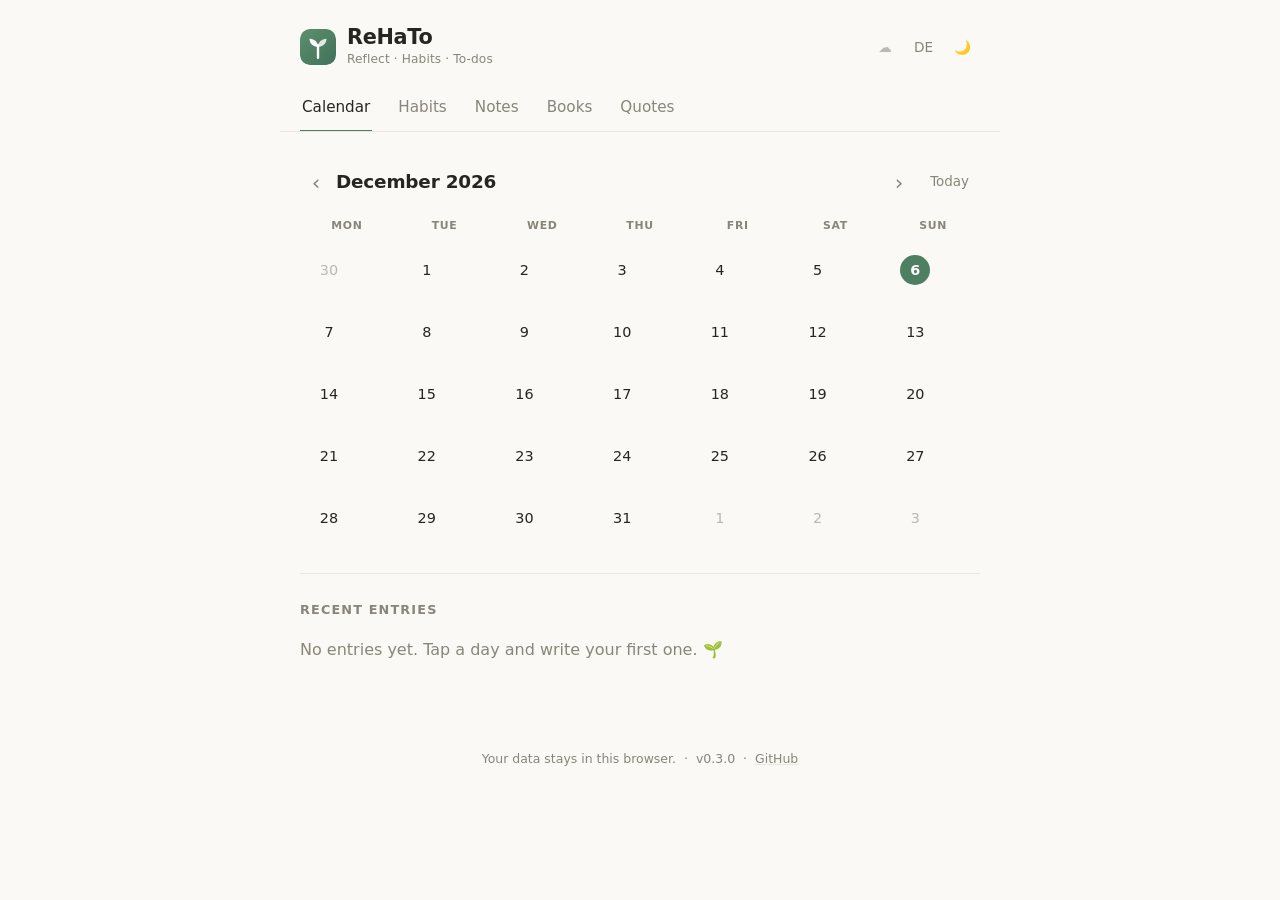
==== commit daea4c5b: "Add Books & Quotes: reading progress, per-book notes, and a quotes wall - Books tab: reading list wi" ====
--- a/index.html
+++ b/index.html
@@ -42,6 +42,8 @@
     <a href="#calendar" class="tab active" data-view="calendar"><span class="tab-ico">📅</span> <span data-i18n="nav.calendar"></span></a>
     <a href="#habits" class="tab" data-view="habits"><span class="tab-ico">🌱</span> <span data-i18n="nav.habits"></span></a>
     <a href="#todos" class="tab" data-view="todos"><span class="tab-ico">📝</span> <span data-i18n="nav.todos"></span></a>
+    <a href="#books" class="tab" data-view="books"><span class="tab-ico">📚</span> <span data-i18n="nav.books"></span></a>
+    <a href="#quotes" class="tab" data-view="quotes"><span class="tab-ico">❝</span> <span data-i18n="nav.quotes"></span></a>
   </nav>
 
   <main id="main">
@@ -51,6 +53,8 @@
     <section id="view-calendar" class="view"></section>
     <section id="view-habits" class="view hidden"></section>
     <section id="view-todos" class="view hidden"></section>
+    <section id="view-books" class="view hidden"></section>
+    <section id="view-quotes" class="view hidden"></section>
   </main>
 
   <!-- Day note editor -->
--- a/css/styles.css
+++ b/css/styles.css
@@ -103,13 +103,19 @@
 /* ── tabs ───────────────────────────────────────────────── */
 .tabs {
   display: flex;
-  gap: 26px;
+  gap: 24px;
   max-width: 720px;
   margin: 14px auto 0;
   padding: 0 20px;
   border-bottom: 1px solid var(--line);
-}
+  overflow-x: auto;
+  scrollbar-width: none;
+  -webkit-overflow-scrolling: touch;
+}
+.tabs::-webkit-scrollbar { display: none; }
 .tab {
+  flex: none;
+  white-space: nowrap;
   padding: 9px 2px 11px;
   color: var(--muted);
   font-weight: 500;
@@ -483,6 +489,88 @@
   font-size: .76rem;
   margin-top: 2px;
 }
+
+/* ── books & quotes ─────────────────────────────────────── */
+.num-input {
+  width: 86px;
+  background: transparent;
+  border: 1px solid var(--line);
+  border-radius: 10px;
+  padding: 9px 10px;
+}
+.num-input:focus { outline: none; border-color: var(--accent); }
+.num-small { width: 74px; }
+.book-form .form-row + .form-row { margin-top: 10px; }
+.book-list { display: flex; flex-direction: column; }
+.book-row {
+  display: flex;
+  flex-direction: column;
+  gap: 7px;
+  width: 100%;
+  text-align: left;
+  padding: 14px 2px;
+  border-radius: 8px;
+  transition: background .12s;
+}
+.book-row + .book-row { border-top: 1px solid var(--line); }
+.book-row:hover { background: var(--accent-soft); }
+.book-line { display: flex; align-items: baseline; gap: 8px; min-width: 0; }
+.book-title { font-weight: 600; overflow: hidden; text-overflow: ellipsis; white-space: nowrap; }
+.book-author { color: var(--muted); font-size: .86rem; overflow: hidden; text-overflow: ellipsis; white-space: nowrap; }
+.book-pct { margin-left: auto; flex: none; color: var(--accent); font-size: .82rem; font-weight: 600; }
+.book-progress {
+  height: 3px;
+  background: var(--line);
+  border-radius: 999px;
+  overflow: hidden;
+}
+.book-progress-fill { height: 100%; background: var(--accent); border-radius: 999px; transition: width .3s ease; }
+.book-meta { color: var(--muted); font-size: .78rem; }
+.back-btn { margin: -6px 0 12px -8px; }
+.detail-head { display: flex; align-items: flex-start; gap: 10px; margin-bottom: 16px; }
+.detail-title { flex: 1; min-width: 0; }
+.detail-title h2 { margin: 0; font-size: 1.2rem; letter-spacing: -.01em; }
+.progress-edit {
+  display: flex;
+  align-items: flex-end;
+  gap: 14px;
+  flex-wrap: wrap;
+  margin-bottom: 12px;
+}
+.progress-edit label {
+  display: flex;
+  flex-direction: column;
+  gap: 4px;
+  color: var(--muted);
+  font-size: .78rem;
+}
+.book-pct-big { color: var(--accent); font-weight: 700; font-size: 1.05rem; margin-left: auto; }
+.quote-card {
+  border-left: 2px solid var(--accent);
+  padding: 2px 0 2px 14px;
+  margin: 0 0 16px;
+}
+.quote-card:last-child { margin-bottom: 0; }
+.quote-card blockquote { margin: 0; font-style: italic; }
+.quote-card figcaption {
+  display: flex;
+  justify-content: space-between;
+  align-items: center;
+  color: var(--muted);
+  font-size: .76rem;
+  margin-top: 2px;
+}
+.entry-meta { flex: none; color: var(--muted); font-size: .76rem; }
+.quote-wall { display: flex; flex-direction: column; gap: 26px; }
+.quote-big { margin: 0; }
+.quote-big blockquote {
+  margin: 0;
+  font-style: italic;
+  font-size: 1.08rem;
+  line-height: 1.65;
+}
+.quote-big figcaption { color: var(--muted); font-size: .84rem; margin-top: 6px; }
+.quote-big .quote-author { font-weight: 500; }
 
 /* ── toast & footer ─────────────────────────────────────── */
 .toast {
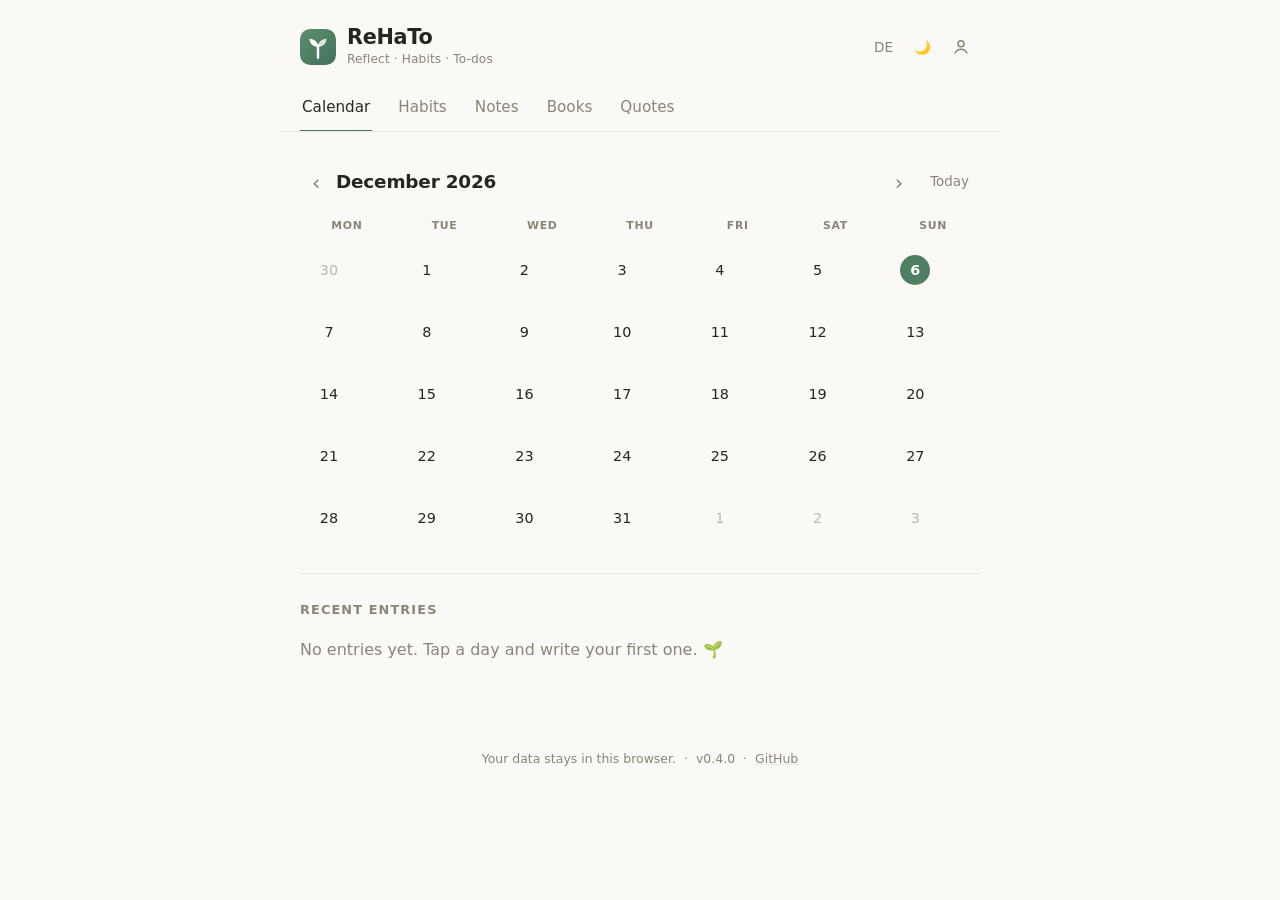
==== commit 83e39c0a: "Add secure-account flow: email linking, magic-link sign-in, account panel End-to-end account lifecyc" ====
--- a/index.html
+++ b/index.html
@@ -32,9 +32,13 @@
       </div>
     </div>
     <div class="header-actions">
-      <button id="sync-toggle" class="chip hidden" data-i18n-title="sync.label" aria-pressed="false">☁️</button>
       <button id="lang-toggle" class="chip" data-i18n-title="lang.label">EN</button>
       <button id="theme-toggle" class="chip" data-i18n-title="theme.label">🌙</button>
+      <button id="account-btn" class="chip acct-btn hidden" data-i18n-title="acct.label">
+        <span class="acct-btn-ico"></span>
+        <span class="acct-btn-avatar hidden"></span>
+        <span class="acct-btn-badge hidden"></span>
+      </button>
     </div>
   </header>
 
@@ -76,6 +80,13 @@
     </div>
   </div>
 
+  <!-- Account & sync panel -->
+  <div id="account-modal" class="modal hidden" role="dialog" aria-modal="true">
+    <div class="dialog dialog-narrow">
+      <div id="account-body"></div>
+    </div>
+  </div>
+
   <div id="toast" class="toast" role="status"></div>
 
   <footer class="app-footer">
--- a/css/styles.css
+++ b/css/styles.css
@@ -95,10 +95,27 @@
   transition: background .15s, color .15s;
 }
 .chip:hover { background: var(--accent-soft); color: var(--ink); }
-#sync-toggle { filter: grayscale(1); opacity: .55; }
-#sync-toggle.sync-on { filter: none; opacity: 1; background: var(--accent-soft); }
-#sync-toggle.sync-busy { opacity: .4; animation: pulse 1.2s ease-in-out infinite; }
-@keyframes pulse { 50% { opacity: .9; } }
+/* account button (header) */
+.acct-btn { position: relative; }
+.acct-btn svg { width: 20px; height: 20px; display: block; }
+.acct-btn.acct-on { color: var(--accent); background: var(--accent-soft); }
+.acct-btn-avatar {
+  width: 22px; height: 22px;
+  display: inline-flex; align-items: center; justify-content: center;
+  border-radius: 50%;
+  background: var(--accent);
+  color: var(--accent-ink);
+  font-size: .78rem;
+  font-weight: 700;
+}
+.acct-btn-badge {
+  position: absolute;
+  top: 5px; right: 5px;
+  width: 8px; height: 8px;
+  border-radius: 50%;
+  background: #d9a13f;
+  box-shadow: 0 0 0 2px var(--bg);
+}
 
 /* ── tabs ───────────────────────────────────────────────── */
 .tabs {
@@ -571,6 +588,118 @@
 }
 .quote-big figcaption { color: var(--muted); font-size: .84rem; margin-top: 6px; }
 .quote-big .quote-author { font-weight: 500; }
+
+/* ── account panel ──────────────────────────────────────── */
+.dialog-narrow { max-width: 400px; }
+.acct-head {
+  display: flex;
+  align-items: center;
+  justify-content: space-between;
+  margin-bottom: 18px;
+}
+.acct-head h2 { margin: 0; font-size: 1.1rem; letter-spacing: -.01em; }
+.acct-status {
+  display: flex;
+  align-items: center;
+  gap: 10px;
+  color: var(--muted);
+  font-size: .92rem;
+  margin-bottom: 16px;
+}
+.acct-status.on { color: var(--ink); font-weight: 500; }
+.acct-status-ico { flex: none; display: inline-flex; color: var(--accent); }
+.acct-status-ico svg { width: 21px; height: 21px; }
+.acct-status-ico.muted-ico { color: var(--muted); }
+.acct-card {
+  display: flex;
+  gap: 11px;
+  background: var(--accent-soft);
+  border-radius: 12px;
+  padding: 13px 14px;
+  margin-bottom: 18px;
+}
+.acct-card p { margin: 0; font-size: .86rem; line-height: 1.5; }
+.acct-card-ico { flex: none; color: var(--accent); }
+.acct-card-ico svg { width: 20px; height: 20px; }
+.acct-mini-label {
+  margin: 0 0 8px;
+  font-size: .78rem;
+  font-weight: 600;
+  text-transform: uppercase;
+  letter-spacing: .08em;
+  color: var(--muted);
+}
+.btn-block { display: flex; width: 100%; justify-content: center; align-items: baseline; gap: 8px; }
+.btn-sub { font-weight: 400; font-size: .8rem; opacity: .8; }
+.acct-form { display: flex; flex-direction: column; gap: 10px; }
+.acct-input-row {
+  display: flex;
+  align-items: center;
+  gap: 9px;
+  border: 1px solid var(--line);
+  border-radius: 10px;
+  padding: 0 12px;
+}
+.acct-input-row:focus-within { border-color: var(--accent); }
+.acct-input-ico { display: inline-flex; color: var(--muted); }
+.acct-input-ico svg { width: 17px; height: 17px; }
+.acct-input-row input {
+  flex: 1;
+  min-width: 0;
+  background: transparent;
+  border: none;
+  padding: 10px 0;
+}
+.acct-input-row input:focus { outline: none; }
+.acct-divider {
+  display: flex;
+  align-items: center;
+  gap: 12px;
+  color: var(--muted);
+  font-size: .78rem;
+  margin: 18px 0 14px;
+}
+.acct-divider::before, .acct-divider::after {
+  content: '';
+  flex: 1;
+  height: 1px;
+  background: var(--line);
+}
+.acct-error { color: var(--danger); font-size: .85rem; margin: 10px 0 0; }
+.acct-sent { color: var(--accent); font-size: .9rem; font-weight: 500; margin: 12px 0 0; }
+.acct-actions { display: flex; flex-wrap: wrap; gap: 6px; margin-top: 14px; }
+.acct-actions .btn-ghost, .acct-foot .btn-ghost {
+  display: inline-flex; align-items: center; gap: 7px;
+}
+.acct-actions svg, .acct-foot svg { width: 16px; height: 16px; }
+.acct-foot {
+  display: flex;
+  justify-content: space-between;
+  gap: 8px;
+  margin-top: 20px;
+  padding-top: 14px;
+  border-top: 1px solid var(--line);
+}
+.acct-id { display: flex; align-items: center; gap: 13px; margin-bottom: 14px; }
+.acct-avatar {
+  width: 44px; height: 44px;
+  flex: none;
+  display: inline-flex; align-items: center; justify-content: center;
+  border-radius: 50%;
+  background: var(--accent);
+  color: var(--accent-ink);
+  font-size: 1.15rem;
+  font-weight: 700;
+}
+.acct-id-text { display: flex; flex-direction: column; gap: 3px; min-width: 0; }
+.acct-email { font-weight: 600; overflow: hidden; text-overflow: ellipsis; white-space: nowrap; }
+.acct-badge-line {
+  display: inline-flex; align-items: center; gap: 5px;
+  color: var(--accent);
+  font-size: .8rem;
+  font-weight: 600;
+}
+.acct-badge-line svg { width: 15px; height: 15px; }
 
 /* ── toast & footer ─────────────────────────────────────── */
 .toast {
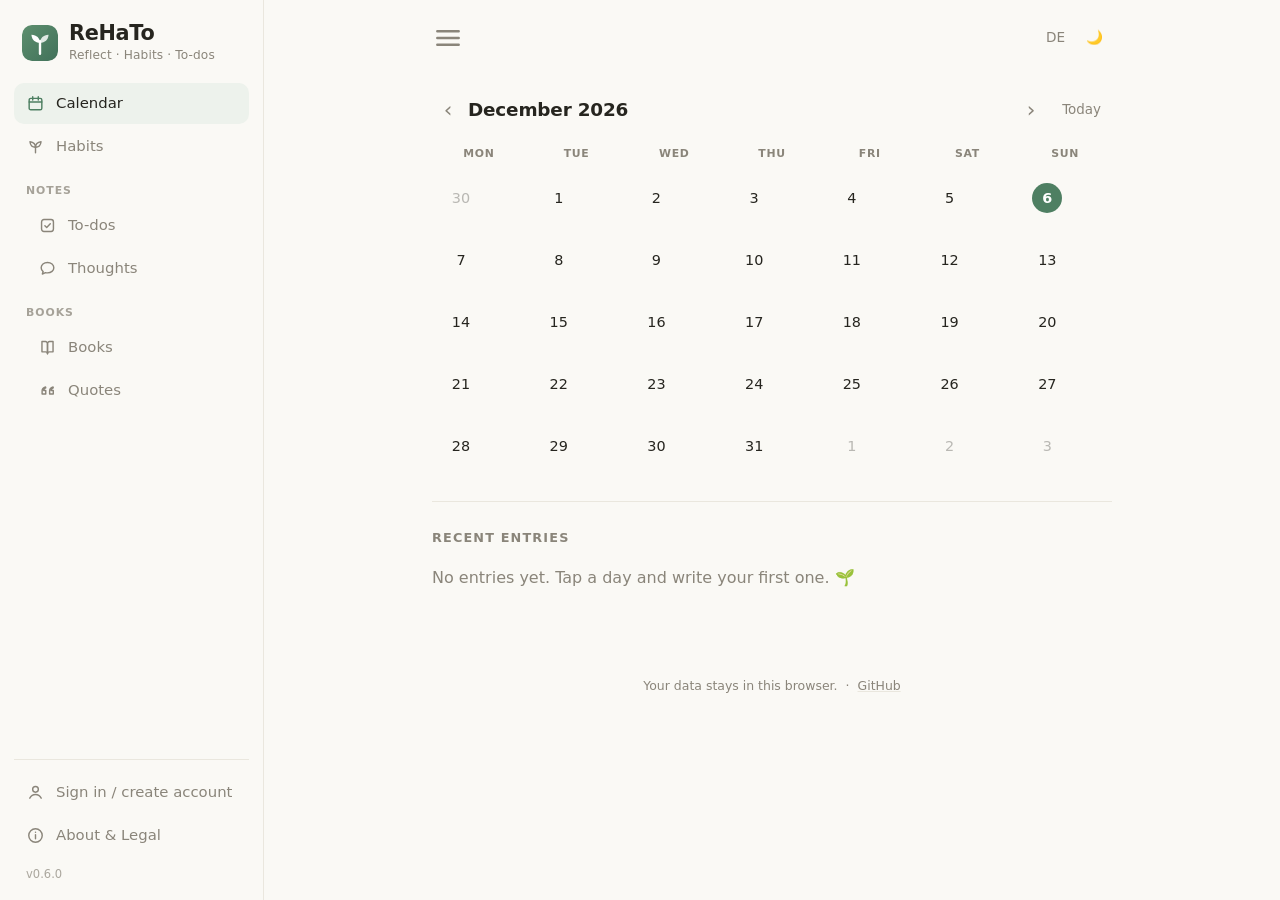
==== commit efffabde: "Replace top tabs with sidebar navigation; split notes; quote filters; info page Phase A of the navig" ====
--- a/index.html
+++ b/index.html
@@ -5,16 +5,18 @@
   <meta name="viewport" content="width=device-width, initial-scale=1">
   <title>ReHaTo – Reflektieren · Gewohnheiten · To-dos</title>
   <meta name="description" content="ReHaTo: Reflektiere deinen Tag, baue Gewohnheiten auf und behalte deine To-dos im Blick.">
-  <meta name="theme-color" media="(prefers-color-scheme: light)" content="#f6f4ee">
-  <meta name="theme-color" media="(prefers-color-scheme: dark)" content="#181b19">
+  <meta name="theme-color" media="(prefers-color-scheme: light)" content="#faf9f5">
+  <meta name="theme-color" media="(prefers-color-scheme: dark)" content="#161815">
   <link rel="icon" type="image/svg+xml" href="icons/icon.svg">
   <link rel="manifest" href="manifest.webmanifest">
   <link rel="stylesheet" href="css/styles.css">
 </head>
 <body>
 
-  <header class="app-header">
-    <div class="brand">
+  <div id="backdrop" class="backdrop hidden"></div>
+
+  <aside id="sidebar" class="sidebar">
+    <div class="sb-brand">
       <svg class="logo" viewBox="0 0 512 512" aria-hidden="true">
         <rect width="512" height="512" rx="118" fill="url(#g)"/>
         <defs>
@@ -31,39 +33,91 @@
         <span class="tagline" data-i18n="app.tagline"></span>
       </div>
     </div>
-    <div class="header-actions">
-      <button id="lang-toggle" class="chip" data-i18n-title="lang.label">EN</button>
-      <button id="theme-toggle" class="chip" data-i18n-title="theme.label">🌙</button>
-      <button id="account-btn" class="chip acct-btn hidden" data-i18n-title="acct.label">
+
+    <nav class="sb-nav">
+      <a href="#calendar" class="nav-item" data-view="calendar">
+        <svg viewBox="0 0 24 24" fill="none" stroke="currentColor" stroke-width="1.8" stroke-linecap="round" stroke-linejoin="round"><rect x="4" y="5.5" width="16" height="14.5" rx="2"/><path d="M4 10h16M8.5 3.5v4M15.5 3.5v4"/></svg>
+        <span data-i18n="nav.calendar"></span>
+      </a>
+      <a href="#habits" class="nav-item" data-view="habits">
+        <svg viewBox="0 0 24 24" fill="none" stroke="currentColor" stroke-width="1.8" stroke-linecap="round" stroke-linejoin="round"><path d="M12 20v-7"/><path d="M12 13c0-4-2.5-6.5-7-7 .5 4.5 3 7 7 7Z"/><path d="M12 13c0-4 2.5-6.5 7-7-.5 4.5-3 7-7 7Z"/></svg>
+        <span data-i18n="nav.habits"></span>
+      </a>
+
+      <div class="sb-section" data-i18n="nav.notesGroup"></div>
+      <a href="#todos" class="nav-item sub" data-view="todos">
+        <svg viewBox="0 0 24 24" fill="none" stroke="currentColor" stroke-width="1.8" stroke-linecap="round" stroke-linejoin="round"><rect x="4.5" y="4.5" width="15" height="15" rx="3"/><path d="m8.7 12.3 2.3 2.3 4.5-4.8"/></svg>
+        <span data-i18n="nav.todos"></span>
+        <span id="todo-badge" class="badge hidden"></span>
+      </a>
+      <a href="#thoughts" class="nav-item sub" data-view="thoughts">
+        <svg viewBox="0 0 24 24" fill="none" stroke="currentColor" stroke-width="1.8" stroke-linecap="round" stroke-linejoin="round"><path d="M12 4.5c4.7 0 8 2.9 8 6.5s-3.3 6.5-8 6.5c-.9 0-1.8-.1-2.6-.3L5.5 19l1-3.1C5 14.7 4 13.1 4 11c0-3.6 3.3-6.5 8-6.5Z"/></svg>
+        <span data-i18n="nav.thoughts"></span>
+      </a>
+
+      <div class="sb-section" data-i18n="nav.books"></div>
+      <a href="#books" class="nav-item sub" data-view="books">
+        <svg viewBox="0 0 24 24" fill="none" stroke="currentColor" stroke-width="1.8" stroke-linecap="round" stroke-linejoin="round"><path d="M5 4.5h4.5A2.5 2.5 0 0 1 12 7v13a2.5 2.5 0 0 0-2.5-2.5H5Z"/><path d="M19 4.5h-4.5A2.5 2.5 0 0 0 12 7v13a2.5 2.5 0 0 1 2.5-2.5H19Z"/></svg>
+        <span data-i18n="nav.books"></span>
+      </a>
+      <a href="#quotes" class="nav-item sub" data-view="quotes">
+        <svg viewBox="0 0 24 24" fill="none" stroke="currentColor" stroke-width="1.8" stroke-linecap="round" stroke-linejoin="round"><path d="M9.5 7.5c-2.6.6-4.3 2.5-4.3 5.2v3.8h4.6v-4.6H7.2c0-1.6 1-2.8 2.6-3.2Z"/><path d="M19 7.5c-2.6.6-4.3 2.5-4.3 5.2v3.8h4.6v-4.6h-2.6c0-1.6 1-2.8 2.6-3.2Z"/></svg>
+        <span data-i18n="nav.quotes"></span>
+      </a>
+    </nav>
+
+    <div class="sb-bottom">
+      <button id="sb-account" class="nav-item acct-btn hidden">
         <span class="acct-btn-ico"></span>
         <span class="acct-btn-avatar hidden"></span>
+        <span id="sb-account-label" class="sb-account-label"></span>
         <span class="acct-btn-badge hidden"></span>
       </button>
+      <a href="#info" class="nav-item" data-view="info">
+        <svg viewBox="0 0 24 24" fill="none" stroke="currentColor" stroke-width="1.8" stroke-linecap="round" stroke-linejoin="round"><circle cx="12" cy="12" r="8.5"/><path d="M12 11v5"/><path d="M12 8h.01"/></svg>
+        <span data-i18n="nav.info"></span>
+      </a>
+      <span class="sb-version" id="version"></span>
     </div>
-  </header>
+  </aside>
 
-  <nav class="tabs">
-    <a href="#calendar" class="tab active" data-view="calendar"><span class="tab-ico">📅</span> <span data-i18n="nav.calendar"></span></a>
-    <a href="#habits" class="tab" data-view="habits"><span class="tab-ico">🌱</span> <span data-i18n="nav.habits"></span></a>
-    <a href="#todos" class="tab" data-view="todos"><span class="tab-ico">📝</span> <span data-i18n="nav.todos"></span></a>
-    <a href="#books" class="tab" data-view="books"><span class="tab-ico">📚</span> <span data-i18n="nav.books"></span></a>
-    <a href="#quotes" class="tab" data-view="quotes"><span class="tab-ico">❝</span> <span data-i18n="nav.quotes"></span></a>
-  </nav>
+  <div class="content">
+    <header class="app-header">
+      <button id="sb-toggle" class="icon-btn sb-toggle-btn" data-i18n-title="sb.toggle" aria-expanded="false">
+        <svg viewBox="0 0 24 24" fill="none" stroke="currentColor" stroke-width="1.9" stroke-linecap="round"><path d="M4 7h16M4 12h16M4 17h16"/></svg>
+      </button>
+      <div class="brand header-brand">
+        <span class="wordmark">ReHaTo</span>
+      </div>
+      <div class="header-actions">
+        <button id="lang-toggle" class="chip" data-i18n-title="lang.label">EN</button>
+        <button id="theme-toggle" class="chip" data-i18n-title="theme.label">🌙</button>
+      </div>
+    </header>
 
-  <main id="main">
-    <div id="demo-banner" class="demo-banner hidden">
-      <span data-i18n="demo.banner"></span> <a href="./" data-i18n="demo.exit"></a>
-    </div>
-    <section id="view-calendar" class="view"></section>
-    <section id="view-habits" class="view hidden"></section>
-    <section id="view-todos" class="view hidden"></section>
-    <section id="view-books" class="view hidden"></section>
-    <section id="view-quotes" class="view hidden"></section>
-  </main>
+    <main id="main">
+      <div id="demo-banner" class="demo-banner hidden">
+        <span data-i18n="demo.banner"></span> <a href="./" data-i18n="demo.exit"></a>
+      </div>
+      <section id="view-calendar" class="view"></section>
+      <section id="view-habits" class="view hidden"></section>
+      <section id="view-todos" class="view hidden"></section>
+      <section id="view-thoughts" class="view hidden"></section>
+      <section id="view-books" class="view hidden"></section>
+      <section id="view-quotes" class="view hidden"></section>
+      <section id="view-info" class="view hidden"></section>
+    </main>
+
+    <footer class="app-footer">
+      <span id="footer-status"></span>
+      <span>·</span>
+      <a href="https://github.com/Johncrtz/ReHaTo" target="_blank" rel="noopener">GitHub</a>
+    </footer>
+  </div>
 
   <!-- Day note editor -->
   <div id="modal" class="modal hidden" role="dialog" aria-modal="true">
-    <div class="dialog card">
+    <div class="dialog">
       <div class="dialog-head">
         <h2 class="modal-date"></h2>
         <span class="saved-chip" data-i18n="modal.saved"></span>
@@ -89,14 +143,6 @@
 
   <div id="toast" class="toast" role="status"></div>
 
-  <footer class="app-footer">
-    <span id="footer-status"></span>
-    <span>·</span>
-    <span id="version"></span>
-    <span>·</span>
-    <a href="https://github.com/Johncrtz/ReHaTo" target="_blank" rel="noopener">GitHub</a>
-  </footer>
-
   <script type="module" src="js/main.js"></script>
 </body>
 </html>
--- a/css/styles.css
+++ b/css/styles.css
@@ -68,12 +68,12 @@
 .app-header {
   display: flex;
   align-items: center;
-  justify-content: space-between;
   gap: 12px;
   max-width: 720px;
   margin: 0 auto;
-  padding: 26px 20px 4px;
-}
+  padding: 20px 20px 4px;
+}
+.app-header .header-actions { margin-left: auto; }
 .brand { display: flex; align-items: center; gap: 11px; }
 .logo { width: 36px; height: 36px; border-radius: 10px; flex: none; }
 .brand-text { display: flex; flex-direction: column; }
@@ -117,33 +117,100 @@
   box-shadow: 0 0 0 2px var(--bg);
 }
 
-/* ── tabs ───────────────────────────────────────────────── */
-.tabs {
-  display: flex;
-  gap: 24px;
-  max-width: 720px;
-  margin: 14px auto 0;
-  padding: 0 20px;
-  border-bottom: 1px solid var(--line);
-  overflow-x: auto;
-  scrollbar-width: none;
-  -webkit-overflow-scrolling: touch;
-}
-.tabs::-webkit-scrollbar { display: none; }
-.tab {
-  flex: none;
+/* ── sidebar ────────────────────────────────────────────── */
+.sidebar {
+  position: fixed;
+  top: 0; left: 0; bottom: 0;
+  width: 264px;
+  display: flex;
+  flex-direction: column;
+  background: var(--bg);
+  border-right: 1px solid var(--line);
+  padding: 22px 14px 16px;
+  transform: translateX(-100%);
+  z-index: 45;
+  overflow-y: auto;
+}
+body.sb-open .sidebar { transform: none; }
+/* transitions only after boot, so the initial state never animates in */
+body.sb-anim .sidebar { transition: transform .22s ease; }
+.sb-brand { display: flex; align-items: center; gap: 11px; padding: 0 8px 18px; }
+.sb-nav { display: flex; flex-direction: column; gap: 2px; flex: 1; }
+.nav-item {
+  display: flex;
+  align-items: center;
+  gap: 11px;
+  padding: 9px 12px;
+  border-radius: 10px;
+  color: var(--muted);
+  font-size: .93rem;
+  font-weight: 500;
+  width: 100%;
+  text-align: left;
+  transition: background .15s, color .15s;
+}
+.nav-item:hover { background: var(--accent-soft); color: var(--ink); text-decoration: none; }
+.nav-item.active { background: var(--accent-soft); color: var(--ink); }
+.nav-item.active svg { color: var(--accent); }
+.nav-item svg { width: 19px; height: 19px; flex: none; }
+.nav-item.sub { padding-left: 24px; }
+.sb-section {
+  margin: 14px 0 3px;
+  padding: 0 12px;
+  font-size: .68rem;
+  font-weight: 700;
+  text-transform: uppercase;
+  letter-spacing: .09em;
+  color: var(--muted);
+  opacity: .75;
+}
+.badge {
+  margin-left: auto;
+  min-width: 21px;
+  height: 21px;
+  padding: 0 6px;
+  display: inline-flex;
+  align-items: center;
+  justify-content: center;
+  border-radius: 999px;
+  background: var(--accent);
+  color: var(--accent-ink);
+  font-size: .72rem;
+  font-weight: 700;
+}
+.sb-bottom {
+  border-top: 1px solid var(--line);
+  padding-top: 12px;
+  margin-top: 12px;
+  display: flex;
+  flex-direction: column;
+  gap: 2px;
+}
+.sb-account-label {
+  flex: 1;
+  min-width: 0;
+  overflow: hidden;
+  text-overflow: ellipsis;
   white-space: nowrap;
-  padding: 9px 2px 11px;
-  color: var(--muted);
-  font-weight: 500;
-  font-size: .95rem;
-  border-bottom: 2px solid transparent;
-  margin-bottom: -1px;
-  transition: color .15s, border-color .15s;
-}
-.tab:hover { color: var(--ink); text-decoration: none; }
-.tab.active { color: var(--ink); border-color: var(--accent); }
-.tab-ico { display: none; }
+}
+.sb-version { padding: 8px 12px 0; font-size: .72rem; color: var(--muted); opacity: .7; }
+.backdrop {
+  position: fixed;
+  inset: 0;
+  background: rgba(22, 24, 21, .4);
+  backdrop-filter: blur(2px);
+  z-index: 40;
+}
+
+/* content column shifts on desktop when the sidebar is pinned */
+body.sb-anim .content { transition: margin-left .22s ease; }
+@media (min-width: 920px) {
+  body.sb-open .content { margin-left: 264px; }
+  body.sb-open .backdrop { display: none; }
+  body.sb-open .header-brand { visibility: hidden; }
+}
+.sb-toggle-btn { flex: none; }
+.header-brand .wordmark { font-size: 1.1rem; }
 
 /* ── layout: flat sections, hairline dividers ───────────── */
 #main {
@@ -692,7 +759,11 @@
   font-weight: 700;
 }
 .acct-id-text { display: flex; flex-direction: column; gap: 3px; min-width: 0; }
-.acct-email { font-weight: 600; overflow: hidden; text-overflow: ellipsis; white-space: nowrap; }
+.acct-name { font-weight: 700; overflow: hidden; text-overflow: ellipsis; white-space: nowrap; }
+.acct-email { font-weight: 500; color: var(--muted); font-size: .9rem; overflow: hidden; text-overflow: ellipsis; white-space: nowrap; }
+.acct-seg { margin-bottom: 16px; }
+.acct-privacy { color: var(--accent); }
+.acct-linkish { margin-top: 8px; font-size: .86rem; }
 .acct-badge-line {
   display: inline-flex; align-items: center; gap: 5px;
   color: var(--accent);
@@ -700,6 +771,41 @@
   font-weight: 600;
 }
 .acct-badge-line svg { width: 15px; height: 15px; }
+
+/* ── quote filters ──────────────────────────────────────── */
+.quote-filters .form-row input {
+  flex: 1;
+  min-width: 0;
+  background: transparent;
+  border: 1px solid var(--line);
+  border-radius: 10px;
+  padding: 8px 13px;
+}
+.quote-filters .form-row input:focus { outline: none; border-color: var(--accent); }
+.filter-row { display: flex; align-items: baseline; gap: 10px; margin-top: 12px; }
+.filter-label { flex: none; font-size: .74rem; font-weight: 600; text-transform: uppercase; letter-spacing: .07em; color: var(--muted); min-width: 52px; }
+.filter-chips { display: flex; flex-wrap: wrap; gap: 6px; }
+.chip-filter {
+  padding: 4px 11px;
+  border-radius: 999px;
+  border: 1px solid var(--line);
+  font-size: .82rem;
+  color: var(--muted);
+  transition: background .15s, color .15s, border-color .15s;
+}
+.chip-filter:hover { border-color: var(--accent); color: var(--ink); }
+.chip-filter.active { background: var(--accent); border-color: var(--accent); color: var(--accent-ink); font-weight: 600; }
+
+/* ── info page ──────────────────────────────────────────── */
+.info-p { margin: 0 0 10px; line-height: 1.65; }
+.legal-block {
+  font-style: normal;
+  color: var(--muted);
+  line-height: 1.7;
+  border-left: 2px solid var(--line);
+  padding-left: 14px;
+  margin: 10px 0 0;
+}
 
 /* ── toast & footer ─────────────────────────────────────── */
 .toast {
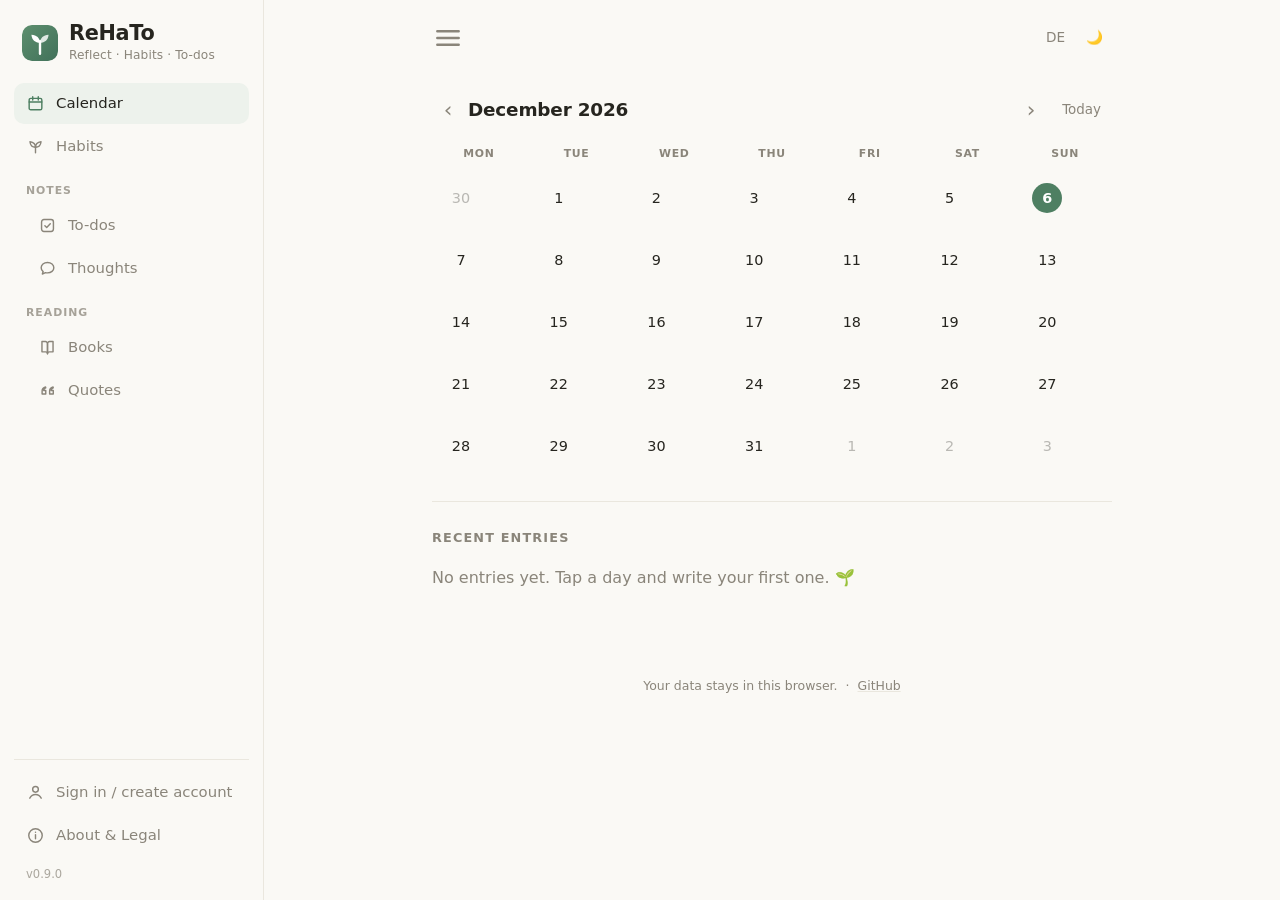
==== commit 36743a4c: "Add book ratings (community + personal), shelf drag & drop, Reading nav group - Community rating: bo" ====
--- a/index.html
+++ b/index.html
@@ -55,7 +55,7 @@
         <span data-i18n="nav.thoughts"></span>
       </a>
 
-      <div class="sb-section" data-i18n="nav.books"></div>
+      <div class="sb-section" data-i18n="nav.readingGroup"></div>
       <a href="#books" class="nav-item sub" data-view="books">
         <svg viewBox="0 0 24 24" fill="none" stroke="currentColor" stroke-width="1.8" stroke-linecap="round" stroke-linejoin="round"><path d="M5 4.5h4.5A2.5 2.5 0 0 1 12 7v13a2.5 2.5 0 0 0-2.5-2.5H5Z"/><path d="M19 4.5h-4.5A2.5 2.5 0 0 0 12 7v13a2.5 2.5 0 0 1 2.5-2.5H19Z"/></svg>
         <span data-i18n="nav.books"></span>
--- a/css/styles.css
+++ b/css/styles.css
@@ -771,6 +771,292 @@
   font-weight: 600;
 }
 .acct-badge-line svg { width: 15px; height: 15px; }
+
+/* ── book autocomplete ──────────────────────────────────── */
+.autocomplete-wrap { position: relative; }
+.suggestions {
+  position: absolute;
+  top: calc(100% + 4px);
+  left: 0; right: 0;
+  background: var(--surface);
+  border: 1px solid var(--line);
+  border-radius: 12px;
+  box-shadow: var(--shadow);
+  overflow: hidden;
+  z-index: 30;
+}
+.suggestion {
+  display: flex;
+  align-items: center;
+  gap: 11px;
+  width: 100%;
+  text-align: left;
+  padding: 8px 12px;
+  transition: background .12s;
+}
+.suggestion:hover, .suggestion.highlight { background: var(--accent-soft); }
+.suggestion + .suggestion { border-top: 1px solid var(--line); }
+.sugg-cover {
+  width: 30px; height: 44px;
+  flex: none;
+  object-fit: cover;
+  border-radius: 3px;
+  background: var(--accent-soft);
+}
+.sugg-cover-empty { display: inline-flex; align-items: center; justify-content: center; font-size: 1rem; }
+.sugg-text { display: flex; flex-direction: column; min-width: 0; }
+.sugg-title { font-weight: 600; font-size: .92rem; overflow: hidden; text-overflow: ellipsis; white-space: nowrap; }
+.sugg-meta { color: var(--muted); font-size: .8rem; overflow: hidden; text-overflow: ellipsis; white-space: nowrap; }
+.picked-cover { display: inline-flex; align-items: center; gap: 2px; }
+.picked-cover img { height: 38px; border-radius: 3px; box-shadow: 0 1px 3px rgba(0,0,0,.2); }
+
+/* ── bookcase ───────────────────────────────────────────── */
+.books-head { display: flex; align-items: center; gap: 12px; margin-bottom: 12px; }
+.books-head .card-title { margin: 0; flex: 1; }
+.view-toggle { display: flex; gap: 2px; }
+.view-toggle .icon-btn svg { width: 17px; height: 17px; }
+.view-toggle .icon-btn.active { background: var(--accent-soft); color: var(--accent); }
+
+/* style picker — three mini cabinet swatches */
+.case-picker { display: flex; gap: 6px; }
+.case-pick {
+  width: 30px; height: 26px;
+  border-radius: 6px;
+  border: 2px solid transparent;
+  display: inline-flex;
+  align-items: center;
+  justify-content: center;
+  padding: 3px;
+  transition: border-color .15s, transform .1s;
+}
+.case-pick:hover { transform: scale(1.08); }
+.case-pick.active { border-color: var(--accent); }
+.case-pick span { display: block; width: 100%; height: 100%; border-radius: 3px; }
+.case-pick-wood span { background: linear-gradient(#c9a87c, #a3805a); }
+.case-pick-modern span { background: #2e2c27; border-radius: 1px; }
+.case-pick-cozy span { background: #cfe0cf; border-radius: 7px; }
+
+/* shared cabinet skeleton: frame → body (back panel) → rows (compartments) */
+.bookcase { border-radius: 12px; }
+.case-body {
+  display: flex;
+  flex-direction: column;
+  overflow: hidden;
+}
+.case-row { position: relative; }
+.case-books {
+  position: relative;
+  display: flex;
+  align-items: flex-end;
+  gap: 13px;
+  height: 172px;
+  padding: 0 14px;
+  overflow: hidden;
+  /* depth: soft shadow from the board above onto the back panel */
+  box-shadow: inset 0 16px 22px -16px rgba(0, 0, 0, .30);
+}
+.case-board { flex: none; }
+.case-empty-text {
+  position: absolute;
+  inset: 0;
+  display: flex;
+  align-items: center;
+  justify-content: center;
+  text-align: center;
+  padding: 0 20px;
+  color: var(--muted);
+}
+.case-deco {
+  font-size: 1.55rem;
+  margin-left: auto;
+  padding-bottom: 1px;
+  filter: drop-shadow(1px 2px 2px rgba(0,0,0,.2));
+}
+
+/* ── design 1: warm wood cabinet ── */
+.case-wood {
+  padding: 13px;
+  background: linear-gradient(150deg, #c9a87c, #ab8760 55%, #9a7752);
+  box-shadow: 0 14px 30px -18px rgba(70, 50, 25, .55), inset 0 1px 0 rgba(255,255,255,.25);
+}
+.case-wood .case-body { border-radius: 5px; background: #efe7d6; }
+.case-wood .case-board {
+  height: 10px;
+  background: linear-gradient(#cfae83, #ab8760 60%, #8f6f4c);
+  box-shadow: 0 2px 3px rgba(0, 0, 0, .28);
+}
+.case-wood .case-row:last-child .case-board { box-shadow: none; }
+
+/* ── design 2: modern, schlicht elegant ── */
+.case-modern {
+  padding: 9px;
+  border-radius: 4px;
+  background: #2e2c27;
+  box-shadow: 0 14px 30px -18px rgba(0, 0, 0, .5);
+}
+.case-modern .case-body { border-radius: 1px; background: #f2f0e9; }
+.case-modern .case-books { box-shadow: inset 0 14px 20px -16px rgba(0, 0, 0, .22); }
+.case-modern .case-board { height: 6px; background: #2e2c27; }
+
+/* ── design 3: verspielt & gemütlich ── */
+.case-cozy {
+  padding: 13px;
+  border-radius: 22px;
+  background: linear-gradient(160deg, #dbe7da, #c4d6c4);
+  box-shadow: 0 14px 30px -18px rgba(60, 90, 65, .45);
+}
+.case-cozy .case-body {
+  border-radius: 12px;
+  background: #faf6ec;
+  background-image: radial-gradient(rgba(78, 127, 98, .13) 1.3px, transparent 1.4px);
+  background-size: 17px 17px;
+}
+.case-cozy .case-books { box-shadow: inset 0 14px 20px -16px rgba(60, 90, 65, .25); }
+.case-cozy .case-board {
+  height: 9px;
+  background: linear-gradient(#cfe0cf, #b3c9b3);
+  box-shadow: 0 2px 3px rgba(60, 90, 65, .3);
+  border-radius: 0 0 3px 3px;
+}
+
+/* dark mode for all three cabinets */
+:root[data-theme="dark"] .case-wood { background: linear-gradient(150deg, #7a6146, #5f4a33 55%, #4e3c28); box-shadow: 0 14px 30px -18px rgba(0,0,0,.7), inset 0 1px 0 rgba(255,255,255,.08); }
+:root[data-theme="dark"] .case-wood .case-body { background: #29231a; }
+:root[data-theme="dark"] .case-wood .case-board { background: linear-gradient(#7a6146, #5f4a33 60%, #46351f); }
+:root[data-theme="dark"] .case-modern { background: #4b4e47; }
+:root[data-theme="dark"] .case-modern .case-body { background: #20231f; }
+:root[data-theme="dark"] .case-modern .case-board { background: #4b4e47; }
+:root[data-theme="dark"] .case-cozy { background: linear-gradient(160deg, #38453a, #2c3a2f); }
+:root[data-theme="dark"] .case-cozy .case-body { background: #232a23; background-image: radial-gradient(rgba(133, 180, 148, .14) 1.3px, transparent 1.4px); background-size: 17px 17px; }
+:root[data-theme="dark"] .case-cozy .case-board { background: linear-gradient(#44543f, #35452f); }
+@media (prefers-color-scheme: dark) {
+  :root:not([data-theme="light"]) .case-wood { background: linear-gradient(150deg, #7a6146, #5f4a33 55%, #4e3c28); box-shadow: 0 14px 30px -18px rgba(0,0,0,.7), inset 0 1px 0 rgba(255,255,255,.08); }
+  :root:not([data-theme="light"]) .case-wood .case-body { background: #29231a; }
+  :root:not([data-theme="light"]) .case-wood .case-board { background: linear-gradient(#7a6146, #5f4a33 60%, #46351f); }
+  :root:not([data-theme="light"]) .case-modern { background: #4b4e47; }
+  :root:not([data-theme="light"]) .case-modern .case-body { background: #20231f; }
+  :root:not([data-theme="light"]) .case-modern .case-board { background: #4b4e47; }
+  :root:not([data-theme="light"]) .case-cozy { background: linear-gradient(160deg, #38453a, #2c3a2f); }
+  :root:not([data-theme="light"]) .case-cozy .case-body { background: #232a23; background-image: radial-gradient(rgba(133, 180, 148, .14) 1.3px, transparent 1.4px); background-size: 17px 17px; }
+  :root:not([data-theme="light"]) .case-cozy .case-board { background: linear-gradient(#44543f, #35452f); }
+}
+
+/* books inside compartments */
+.book-slot {
+  height: 164px;
+  display: inline-flex;
+  align-items: flex-end;
+  flex: none;
+}
+.book-item {
+  position: relative;
+  display: inline-flex;
+  align-items: flex-end;
+  transition: transform .15s ease, filter .15s ease;
+}
+.book-item:hover { transform: translateY(-5px); filter: brightness(1.04); z-index: 2; }
+.book-item.has-cover img {
+  display: block;
+  height: 148px;
+  max-width: 104px;
+  border-radius: 2px 4px 4px 2px;
+  box-shadow: 2px 3px 7px rgba(0, 0, 0, .32);
+}
+.book-item.has-cover .spine-body { display: none; }
+.book-item.no-cover {
+  width: var(--sw, 38px);
+  height: var(--sh, 136px);
+  background: var(--sbg, var(--accent));
+  border-radius: 2px 4px 4px 2px;
+  box-shadow: inset 3px 0 0 rgba(255, 255, 255, .16), inset -2px 0 0 rgba(0, 0, 0, .1), 2px 3px 7px rgba(0, 0, 0, .32);
+}
+.spine-body {
+  display: flex;
+  align-items: flex-start;
+  justify-content: center;
+  width: 100%;
+  height: 100%;
+  padding: 9px 0 6px;
+  overflow: hidden;
+}
+.spine-title {
+  writing-mode: vertical-rl;
+  font-size: .68rem;
+  font-weight: 600;
+  letter-spacing: .02em;
+  color: var(--sink, #fff);
+  max-height: 100%;
+  overflow: hidden;
+  text-overflow: ellipsis;
+  white-space: nowrap;
+}
+.read-line {
+  position: absolute;
+  left: 0; bottom: 0;
+  height: 3px;
+  background: var(--accent);
+  border-radius: 2px;
+  box-shadow: 0 0 0 1px rgba(255,255,255,.25);
+}
+.fin {
+  position: absolute;
+  top: -7px; right: -7px;
+  width: 19px; height: 19px;
+  display: inline-flex;
+  align-items: center;
+  justify-content: center;
+  border-radius: 50%;
+  background: var(--accent);
+  color: var(--accent-ink);
+  font-size: .68rem;
+  font-weight: 700;
+  box-shadow: 0 1px 3px rgba(0, 0, 0, .3);
+}
+
+/* ratings */
+.ol-rating { display: block; margin-top: 8px; color: var(--muted); font-size: .84rem; min-height: 1.2em; }
+.stars-ol { color: #d9a13f; letter-spacing: 1px; font-size: .95rem; }
+.rating-src { opacity: .75; }
+.your-rating { display: flex; align-items: center; gap: 9px; margin-top: 4px; }
+.rating-label { font-size: .8rem; color: var(--muted); }
+.stars-user { display: inline-flex; gap: 1px; }
+.star {
+  font-size: 1.25rem;
+  line-height: 1;
+  color: var(--muted);
+  opacity: .55;
+  transition: transform .1s, color .15s, opacity .15s;
+  padding: 2px;
+}
+.star:hover { transform: scale(1.2); opacity: 1; color: #d9a13f; }
+.star.on { color: #d9a13f; opacity: 1; }
+
+/* drag & drop on the shelf */
+.book-item[draggable="true"] { cursor: grab; }
+.book-item.dragging { opacity: .35; }
+.book-slot.drop-left { box-shadow: -4px 0 0 var(--accent); border-radius: 2px; }
+.book-slot.drop-right { box-shadow: 4px 0 0 var(--accent); border-radius: 2px; }
+
+/* book detail cover */
+.detail-cover-wrap { position: relative; flex: none; }
+.detail-cover {
+  display: block;
+  width: 74px;
+  border-radius: 4px;
+  box-shadow: 1px 2px 6px rgba(0, 0, 0, .22);
+}
+.detail-cover-wrap .icon-btn {
+  position: absolute;
+  top: -8px; right: -8px;
+  width: 22px; height: 22px;
+  font-size: .7rem;
+  background: var(--surface);
+  border: 1px solid var(--line);
+  border-radius: 50%;
+  opacity: 0;
+  transition: opacity .15s;
+}
+.detail-cover-wrap:hover .icon-btn { opacity: 1; }
 
 /* ── quote filters ──────────────────────────────────────── */
 .quote-filters .form-row input {
